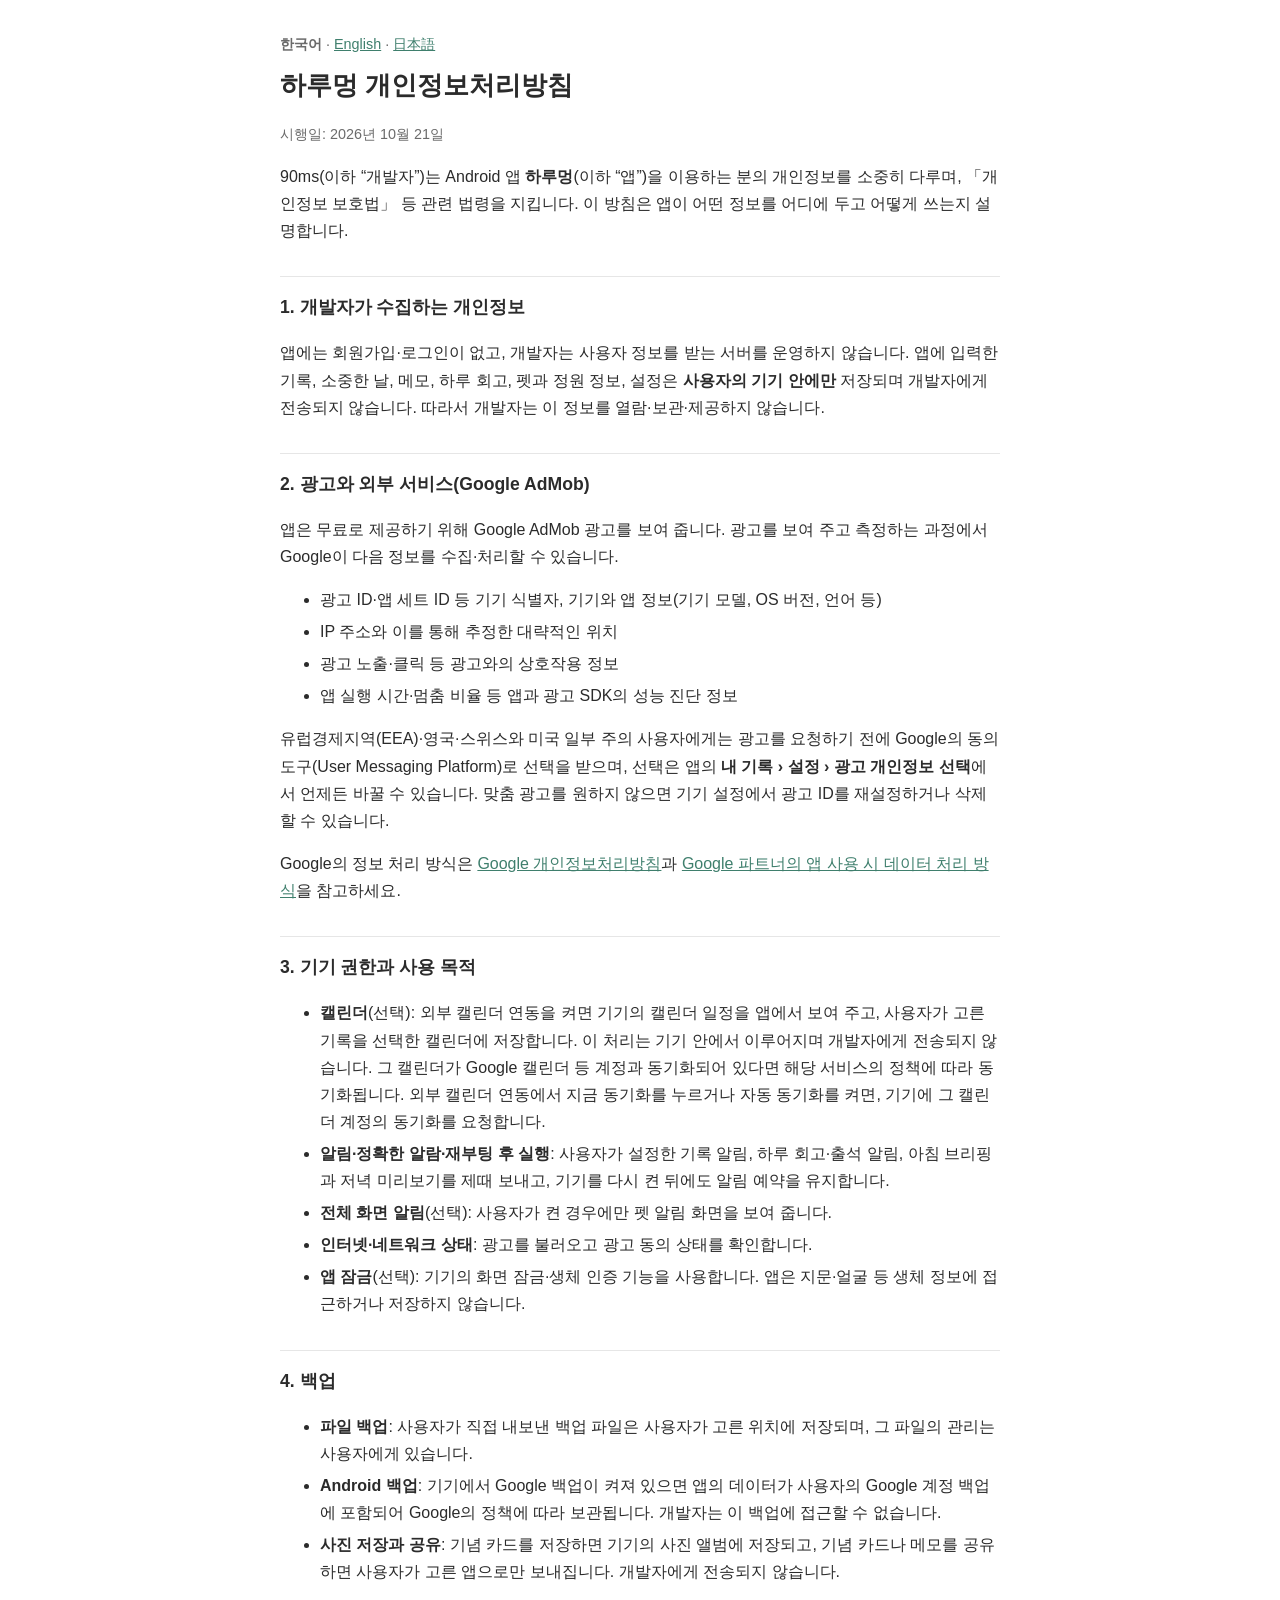
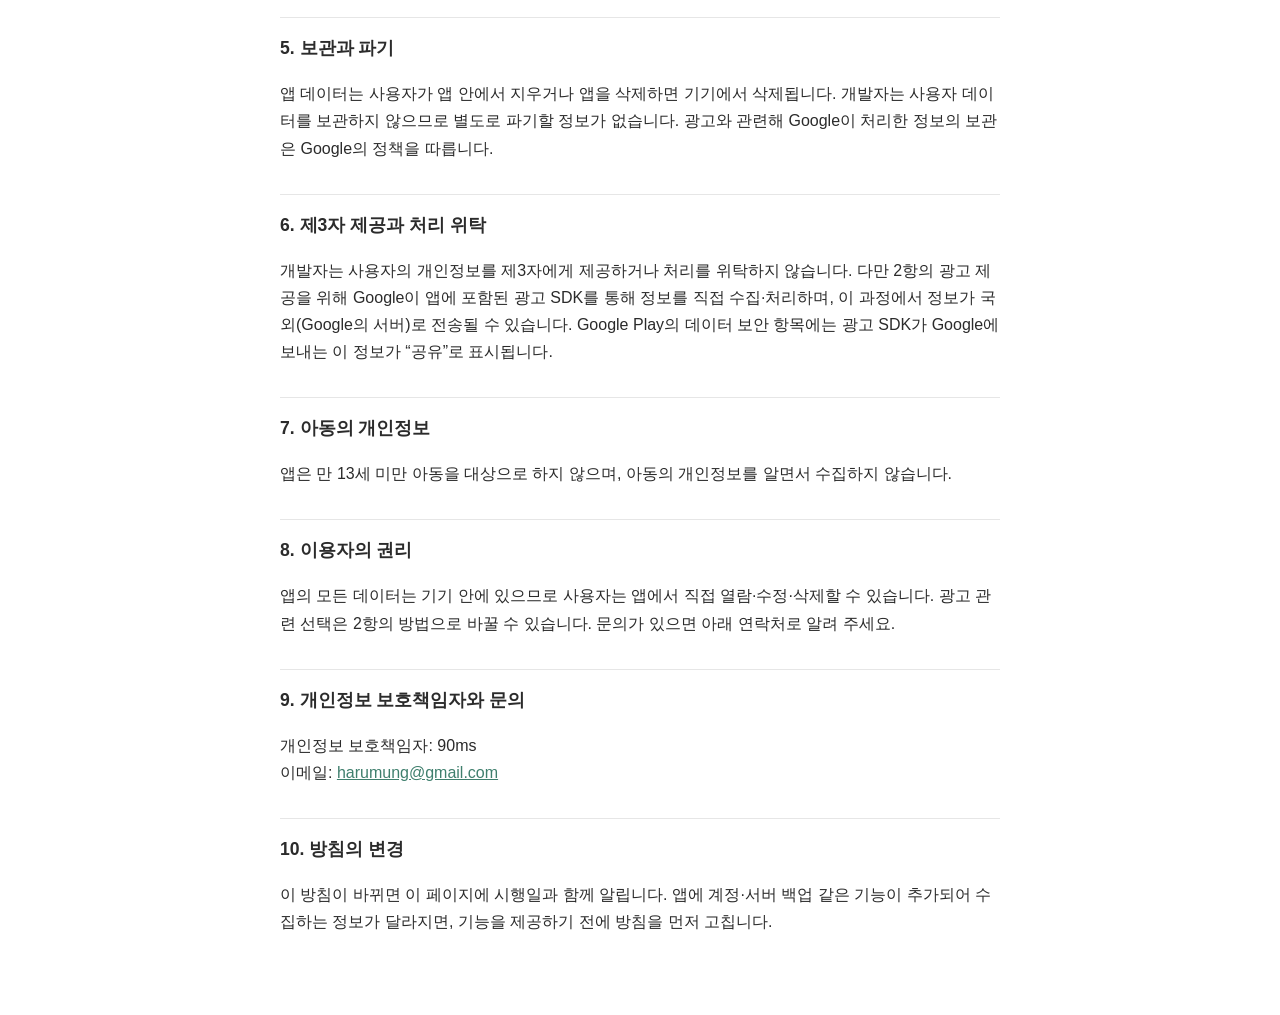
==== index.html @ d169ed98 "docs: 광고 SDK 진단 정보·앱 세트 ID와 캘린더 동기화·알림·사진 공유를 처리방침에 더한다 Play 데이터 보안 답(하루멍 docs/store)과 맞춘다. 세 언어 모두 " ====
<!doctype html>
<html lang="ko">
<head>
<meta charset="utf-8">
<meta name="viewport" content="width=device-width, initial-scale=1">
<title>하루멍 개인정보처리방침</title>
<link rel="stylesheet" href="style.css">
</head>
<body>
<main>
<nav class="lang"><strong>한국어</strong> · <a href="en/">English</a> · <a href="ja/">日本語</a></nav>
<h1>하루멍 개인정보처리방침</h1>
<p class="meta">시행일: 2026년 10월 21일</p>

<p>90ms(이하 “개발자”)는 Android 앱 <strong>하루멍</strong>(이하 “앱”)을 이용하는 분의 개인정보를 소중히 다루며, 「개인정보 보호법」 등 관련 법령을 지킵니다. 이 방침은 앱이 어떤 정보를 어디에 두고 어떻게 쓰는지 설명합니다.</p>

<h2>1. 개발자가 수집하는 개인정보</h2>
<p>앱에는 회원가입·로그인이 없고, 개발자는 사용자 정보를 받는 서버를 운영하지 않습니다. 앱에 입력한 기록, 소중한 날, 메모, 하루 회고, 펫과 정원 정보, 설정은 <strong>사용자의 기기 안에만</strong> 저장되며 개발자에게 전송되지 않습니다. 따라서 개발자는 이 정보를 열람·보관·제공하지 않습니다.</p>

<h2>2. 광고와 외부 서비스(Google AdMob)</h2>
<p>앱은 무료로 제공하기 위해 Google AdMob 광고를 보여 줍니다. 광고를 보여 주고 측정하는 과정에서 Google이 다음 정보를 수집·처리할 수 있습니다.</p>
<ul>
<li>광고 ID·앱 세트 ID 등 기기 식별자, 기기와 앱 정보(기기 모델, OS 버전, 언어 등)</li>
<li>IP 주소와 이를 통해 추정한 대략적인 위치</li>
<li>광고 노출·클릭 등 광고와의 상호작용 정보</li>
<li>앱 실행 시간·멈춤 비율 등 앱과 광고 SDK의 성능 진단 정보</li>
</ul>
<p>유럽경제지역(EEA)·영국·스위스와 미국 일부 주의 사용자에게는 광고를 요청하기 전에 Google의 동의 도구(User Messaging Platform)로 선택을 받으며, 선택은 앱의 <strong>내 기록 › 설정 › 광고 개인정보 선택</strong>에서 언제든 바꿀 수 있습니다. 맞춤 광고를 원하지 않으면 기기 설정에서 광고 ID를 재설정하거나 삭제할 수 있습니다.</p>
<p>Google의 정보 처리 방식은 <a href="https://policies.google.com/privacy">Google 개인정보처리방침</a>과 <a href="https://policies.google.com/technologies/partner-sites">Google 파트너의 앱 사용 시 데이터 처리 방식</a>을 참고하세요.</p>

<h2>3. 기기 권한과 사용 목적</h2>
<ul>
<li><strong>캘린더</strong>(선택): 외부 캘린더 연동을 켜면 기기의 캘린더 일정을 앱에서 보여 주고, 사용자가 고른 기록을 선택한 캘린더에 저장합니다. 이 처리는 기기 안에서 이루어지며 개발자에게 전송되지 않습니다. 그 캘린더가 Google 캘린더 등 계정과 동기화되어 있다면 해당 서비스의 정책에 따라 동기화됩니다. 외부 캘린더 연동에서 지금 동기화를 누르거나 자동 동기화를 켜면, 기기에 그 캘린더 계정의 동기화를 요청합니다.</li>
<li><strong>알림·정확한 알람·재부팅 후 실행</strong>: 사용자가 설정한 기록 알림, 하루 회고·출석 알림, 아침 브리핑과 저녁 미리보기를 제때 보내고, 기기를 다시 켠 뒤에도 알림 예약을 유지합니다.</li>
<li><strong>전체 화면 알림</strong>(선택): 사용자가 켠 경우에만 펫 알림 화면을 보여 줍니다.</li>
<li><strong>인터넷·네트워크 상태</strong>: 광고를 불러오고 광고 동의 상태를 확인합니다.</li>
<li><strong>앱 잠금</strong>(선택): 기기의 화면 잠금·생체 인증 기능을 사용합니다. 앱은 지문·얼굴 등 생체 정보에 접근하거나 저장하지 않습니다.</li>
</ul>

<h2>4. 백업</h2>
<ul>
<li><strong>파일 백업</strong>: 사용자가 직접 내보낸 백업 파일은 사용자가 고른 위치에 저장되며, 그 파일의 관리는 사용자에게 있습니다.</li>
<li><strong>Android 백업</strong>: 기기에서 Google 백업이 켜져 있으면 앱의 데이터가 사용자의 Google 계정 백업에 포함되어 Google의 정책에 따라 보관됩니다. 개발자는 이 백업에 접근할 수 없습니다.</li>
<li><strong>사진 저장과 공유</strong>: 기념 카드를 저장하면 기기의 사진 앨범에 저장되고, 기념 카드나 메모를 공유하면 사용자가 고른 앱으로만 보내집니다. 개발자에게 전송되지 않습니다.</li>
</ul>

<h2>5. 보관과 파기</h2>
<p>앱 데이터는 사용자가 앱 안에서 지우거나 앱을 삭제하면 기기에서 삭제됩니다. 개발자는 사용자 데이터를 보관하지 않으므로 별도로 파기할 정보가 없습니다. 광고와 관련해 Google이 처리한 정보의 보관은 Google의 정책을 따릅니다.</p>

<h2>6. 제3자 제공과 처리 위탁</h2>
<p>개발자는 사용자의 개인정보를 제3자에게 제공하거나 처리를 위탁하지 않습니다. 다만 2항의 광고 제공을 위해 Google이 앱에 포함된 광고 SDK를 통해 정보를 직접 수집·처리하며, 이 과정에서 정보가 국외(Google의 서버)로 전송될 수 있습니다. Google Play의 데이터 보안 항목에는 광고 SDK가 Google에 보내는 이 정보가 “공유”로 표시됩니다.</p>

<h2>7. 아동의 개인정보</h2>
<p>앱은 만 13세 미만 아동을 대상으로 하지 않으며, 아동의 개인정보를 알면서 수집하지 않습니다.</p>

<h2>8. 이용자의 권리</h2>
<p>앱의 모든 데이터는 기기 안에 있으므로 사용자는 앱에서 직접 열람·수정·삭제할 수 있습니다. 광고 관련 선택은 2항의 방법으로 바꿀 수 있습니다. 문의가 있으면 아래 연락처로 알려 주세요.</p>

<h2>9. 개인정보 보호책임자와 문의</h2>
<p>개인정보 보호책임자: 90ms<br>이메일: <a href="mailto:harumung@gmail.com">harumung@gmail.com</a></p>

<h2>10. 방침의 변경</h2>
<p>이 방침이 바뀌면 이 페이지에 시행일과 함께 알립니다. 앱에 계정·서버 백업 같은 기능이 추가되어 수집하는 정보가 달라지면, 기능을 제공하기 전에 방침을 먼저 고칩니다.</p>
</main>
</body>
</html>
---- style.css ----
:root { color-scheme: light dark; --bg: #ffffff; --fg: #2b2b2b; --muted: #6b6b6b; --line: #e6e6e6; --accent: #3f7f6d; }
@media (prefers-color-scheme: dark) { :root { --bg: #1d1d1f; --fg: #ececec; --muted: #a0a0a0; --line: #333336; --accent: #7cc4ad; } }
body { margin: 0; background: var(--bg); color: var(--fg); font: 16px/1.7 -apple-system, "Apple SD Gothic Neo", "Noto Sans KR", "Noto Sans JP", "Segoe UI", sans-serif; }
main { max-width: 720px; margin: 0 auto; padding: 32px 16px 64px; }
h1 { font-size: 1.6rem; margin: 8px 0 4px; }
h2 { font-size: 1.1rem; margin-top: 2rem; padding-top: 1rem; border-top: 1px solid var(--line); }
a { color: var(--accent); }
.meta, .lang { color: var(--muted); font-size: 0.9rem; }
li { margin: 0.3rem 0; }
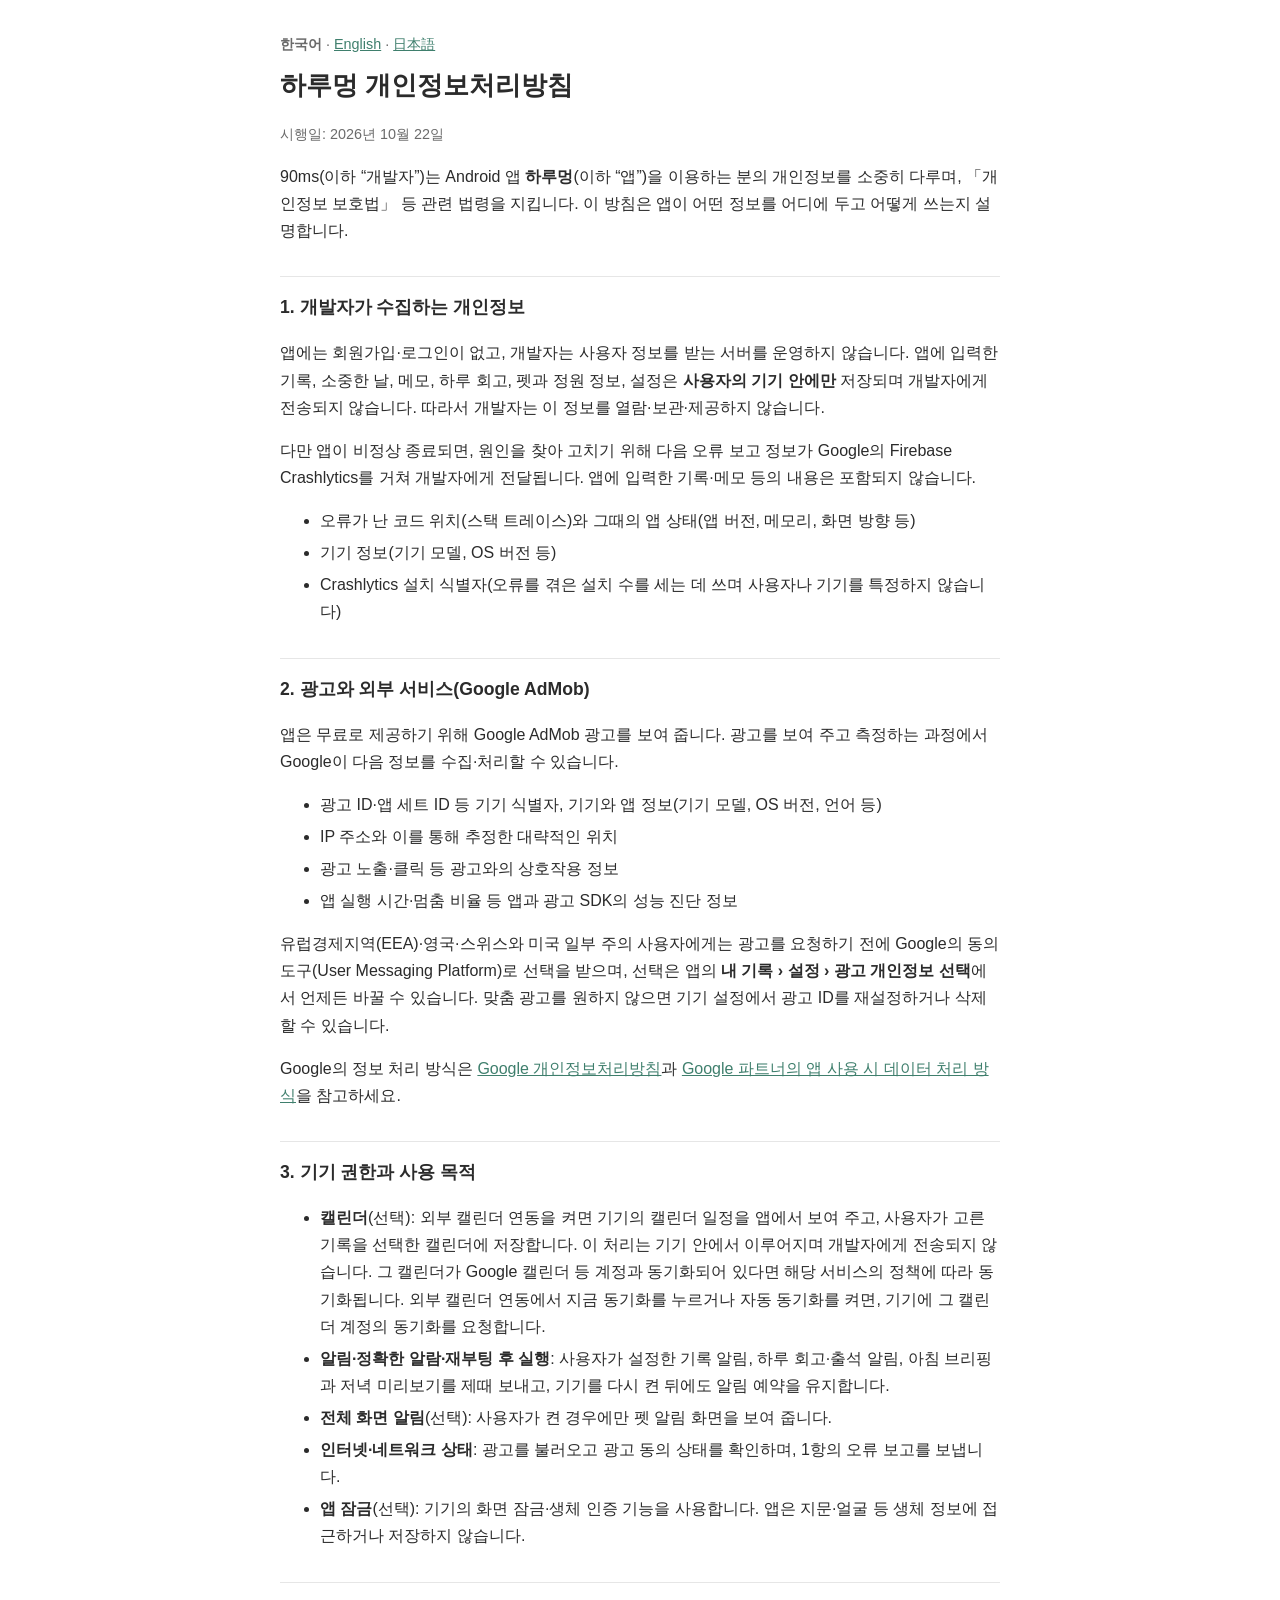
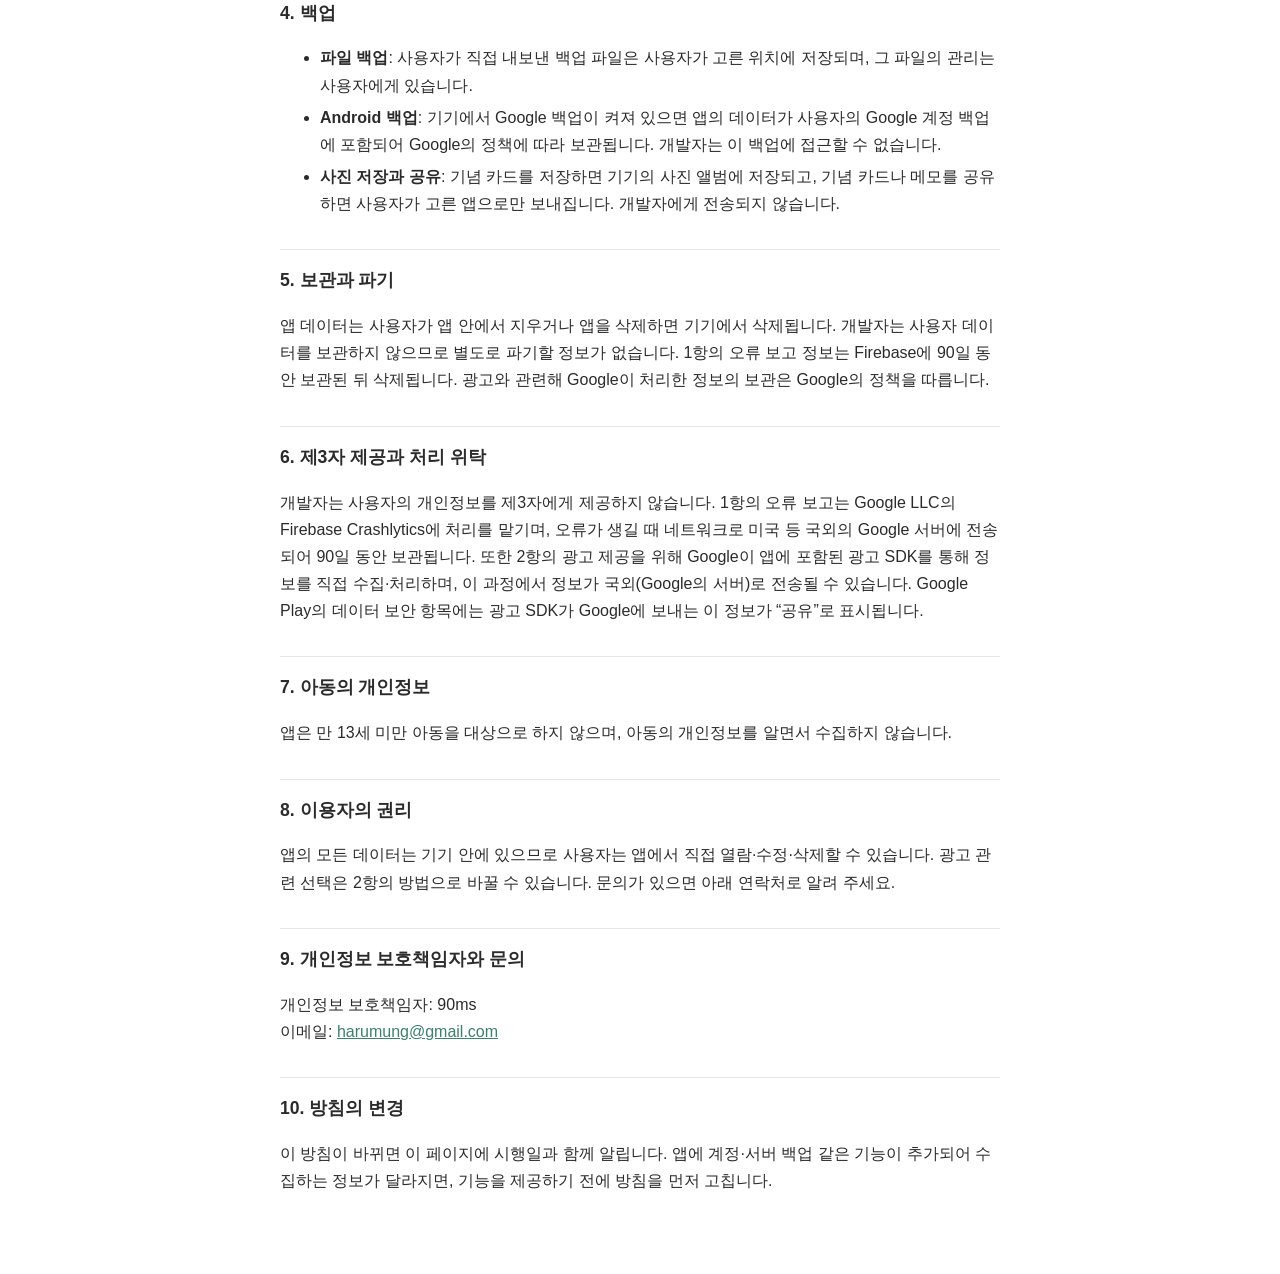
==== commit 0cb47833: "docs: 비정상 종료 보고(Firebase Crashlytics)와 처리 위탁·국외 전송·90일 보관을 처리방침에 더한다 - 시행일 2026-10-22, 세 언어(1·3·5·6항" ====
--- a/index.html
+++ b/index.html
@@ -10,12 +10,18 @@
 <main>
 <nav class="lang"><strong>한국어</strong> · <a href="en/">English</a> · <a href="ja/">日本語</a></nav>
 <h1>하루멍 개인정보처리방침</h1>
-<p class="meta">시행일: 2026년 10월 21일</p>
+<p class="meta">시행일: 2026년 10월 22일</p>
 
 <p>90ms(이하 “개발자”)는 Android 앱 <strong>하루멍</strong>(이하 “앱”)을 이용하는 분의 개인정보를 소중히 다루며, 「개인정보 보호법」 등 관련 법령을 지킵니다. 이 방침은 앱이 어떤 정보를 어디에 두고 어떻게 쓰는지 설명합니다.</p>
 
 <h2>1. 개발자가 수집하는 개인정보</h2>
 <p>앱에는 회원가입·로그인이 없고, 개발자는 사용자 정보를 받는 서버를 운영하지 않습니다. 앱에 입력한 기록, 소중한 날, 메모, 하루 회고, 펫과 정원 정보, 설정은 <strong>사용자의 기기 안에만</strong> 저장되며 개발자에게 전송되지 않습니다. 따라서 개발자는 이 정보를 열람·보관·제공하지 않습니다.</p>
+<p>다만 앱이 비정상 종료되면, 원인을 찾아 고치기 위해 다음 오류 보고 정보가 Google의 Firebase Crashlytics를 거쳐 개발자에게 전달됩니다. 앱에 입력한 기록·메모 등의 내용은 포함되지 않습니다.</p>
+<ul>
+<li>오류가 난 코드 위치(스택 트레이스)와 그때의 앱 상태(앱 버전, 메모리, 화면 방향 등)</li>
+<li>기기 정보(기기 모델, OS 버전 등)</li>
+<li>Crashlytics 설치 식별자(오류를 겪은 설치 수를 세는 데 쓰며 사용자나 기기를 특정하지 않습니다)</li>
+</ul>
 
 <h2>2. 광고와 외부 서비스(Google AdMob)</h2>
 <p>앱은 무료로 제공하기 위해 Google AdMob 광고를 보여 줍니다. 광고를 보여 주고 측정하는 과정에서 Google이 다음 정보를 수집·처리할 수 있습니다.</p>
@@ -33,7 +39,7 @@
 <li><strong>캘린더</strong>(선택): 외부 캘린더 연동을 켜면 기기의 캘린더 일정을 앱에서 보여 주고, 사용자가 고른 기록을 선택한 캘린더에 저장합니다. 이 처리는 기기 안에서 이루어지며 개발자에게 전송되지 않습니다. 그 캘린더가 Google 캘린더 등 계정과 동기화되어 있다면 해당 서비스의 정책에 따라 동기화됩니다. 외부 캘린더 연동에서 지금 동기화를 누르거나 자동 동기화를 켜면, 기기에 그 캘린더 계정의 동기화를 요청합니다.</li>
 <li><strong>알림·정확한 알람·재부팅 후 실행</strong>: 사용자가 설정한 기록 알림, 하루 회고·출석 알림, 아침 브리핑과 저녁 미리보기를 제때 보내고, 기기를 다시 켠 뒤에도 알림 예약을 유지합니다.</li>
 <li><strong>전체 화면 알림</strong>(선택): 사용자가 켠 경우에만 펫 알림 화면을 보여 줍니다.</li>
-<li><strong>인터넷·네트워크 상태</strong>: 광고를 불러오고 광고 동의 상태를 확인합니다.</li>
+<li><strong>인터넷·네트워크 상태</strong>: 광고를 불러오고 광고 동의 상태를 확인하며, 1항의 오류 보고를 보냅니다.</li>
 <li><strong>앱 잠금</strong>(선택): 기기의 화면 잠금·생체 인증 기능을 사용합니다. 앱은 지문·얼굴 등 생체 정보에 접근하거나 저장하지 않습니다.</li>
 </ul>
 
@@ -45,10 +51,10 @@
 </ul>
 
 <h2>5. 보관과 파기</h2>
-<p>앱 데이터는 사용자가 앱 안에서 지우거나 앱을 삭제하면 기기에서 삭제됩니다. 개발자는 사용자 데이터를 보관하지 않으므로 별도로 파기할 정보가 없습니다. 광고와 관련해 Google이 처리한 정보의 보관은 Google의 정책을 따릅니다.</p>
+<p>앱 데이터는 사용자가 앱 안에서 지우거나 앱을 삭제하면 기기에서 삭제됩니다. 개발자는 사용자 데이터를 보관하지 않으므로 별도로 파기할 정보가 없습니다. 1항의 오류 보고 정보는 Firebase에 90일 동안 보관된 뒤 삭제됩니다. 광고와 관련해 Google이 처리한 정보의 보관은 Google의 정책을 따릅니다.</p>
 
 <h2>6. 제3자 제공과 처리 위탁</h2>
-<p>개발자는 사용자의 개인정보를 제3자에게 제공하거나 처리를 위탁하지 않습니다. 다만 2항의 광고 제공을 위해 Google이 앱에 포함된 광고 SDK를 통해 정보를 직접 수집·처리하며, 이 과정에서 정보가 국외(Google의 서버)로 전송될 수 있습니다. Google Play의 데이터 보안 항목에는 광고 SDK가 Google에 보내는 이 정보가 “공유”로 표시됩니다.</p>
+<p>개발자는 사용자의 개인정보를 제3자에게 제공하지 않습니다. 1항의 오류 보고는 Google LLC의 Firebase Crashlytics에 처리를 맡기며, 오류가 생길 때 네트워크로 미국 등 국외의 Google 서버에 전송되어 90일 동안 보관됩니다. 또한 2항의 광고 제공을 위해 Google이 앱에 포함된 광고 SDK를 통해 정보를 직접 수집·처리하며, 이 과정에서 정보가 국외(Google의 서버)로 전송될 수 있습니다. Google Play의 데이터 보안 항목에는 광고 SDK가 Google에 보내는 이 정보가 “공유”로 표시됩니다.</p>
 
 <h2>7. 아동의 개인정보</h2>
 <p>앱은 만 13세 미만 아동을 대상으로 하지 않으며, 아동의 개인정보를 알면서 수집하지 않습니다.</p>
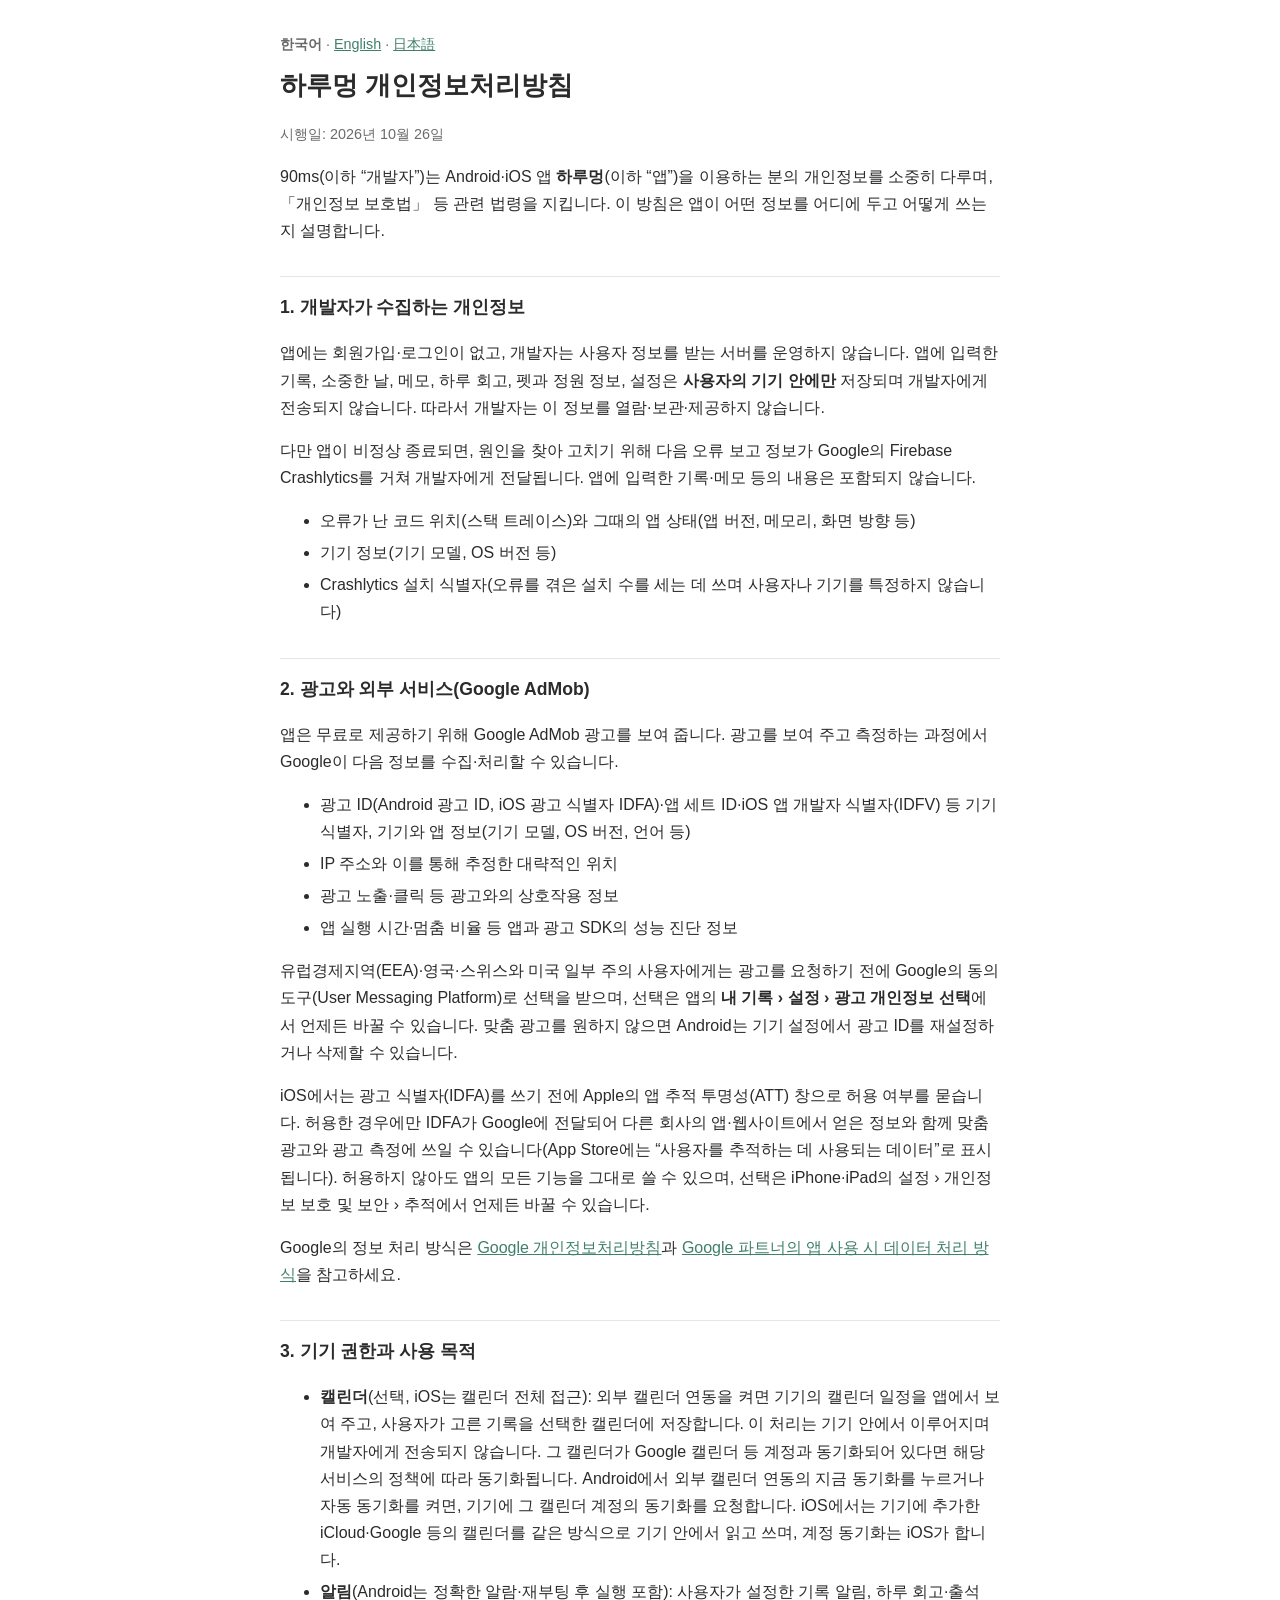
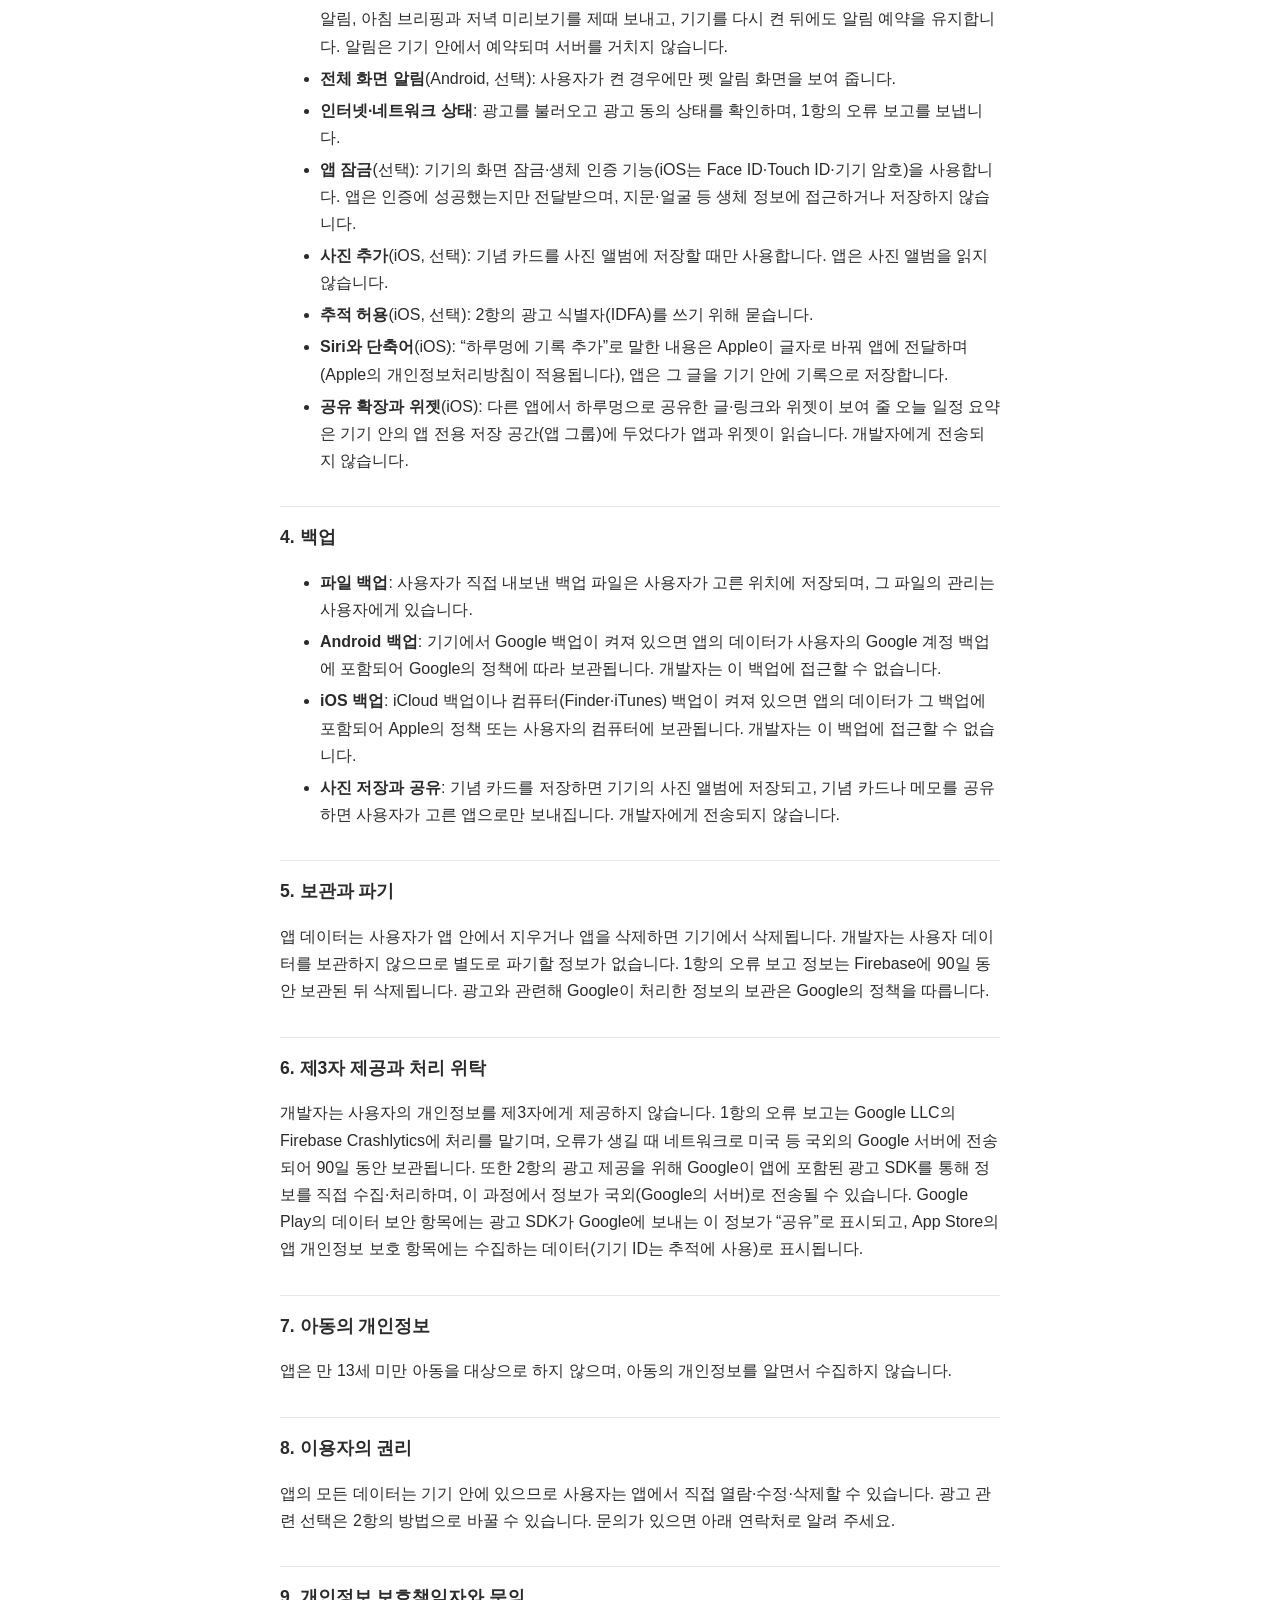
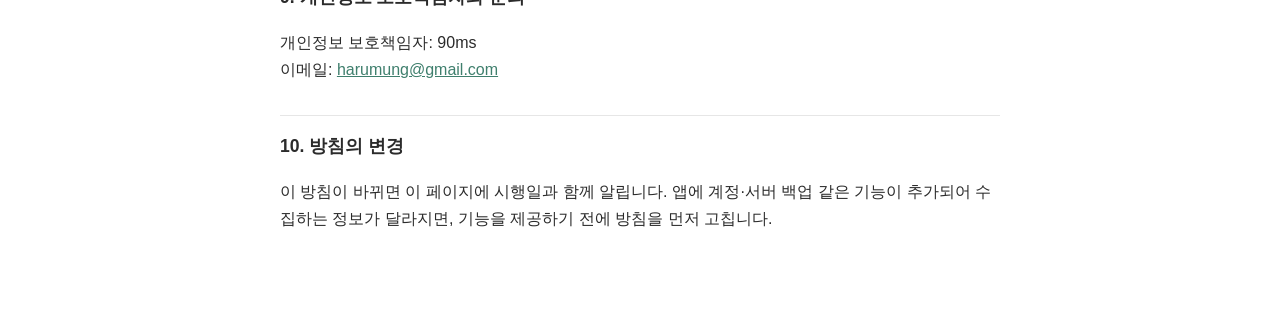
==== commit e6f591d9: "docs: iOS(ATT·EventKit·Face ID·알림·iOS 백업·Siri·공유 확장)와 지원 페이지를 더한다 Co-Authored-By: Claude Opus 5.5 <n" ====
--- a/index.html
+++ b/index.html
@@ -10,9 +10,9 @@
 <main>
 <nav class="lang"><strong>한국어</strong> · <a href="en/">English</a> · <a href="ja/">日本語</a></nav>
 <h1>하루멍 개인정보처리방침</h1>
-<p class="meta">시행일: 2026년 10월 22일</p>
+<p class="meta">시행일: 2026년 10월 26일</p>
 
-<p>90ms(이하 “개발자”)는 Android 앱 <strong>하루멍</strong>(이하 “앱”)을 이용하는 분의 개인정보를 소중히 다루며, 「개인정보 보호법」 등 관련 법령을 지킵니다. 이 방침은 앱이 어떤 정보를 어디에 두고 어떻게 쓰는지 설명합니다.</p>
+<p>90ms(이하 “개발자”)는 Android·iOS 앱 <strong>하루멍</strong>(이하 “앱”)을 이용하는 분의 개인정보를 소중히 다루며, 「개인정보 보호법」 등 관련 법령을 지킵니다. 이 방침은 앱이 어떤 정보를 어디에 두고 어떻게 쓰는지 설명합니다.</p>
 
 <h2>1. 개발자가 수집하는 개인정보</h2>
 <p>앱에는 회원가입·로그인이 없고, 개발자는 사용자 정보를 받는 서버를 운영하지 않습니다. 앱에 입력한 기록, 소중한 날, 메모, 하루 회고, 펫과 정원 정보, 설정은 <strong>사용자의 기기 안에만</strong> 저장되며 개발자에게 전송되지 않습니다. 따라서 개발자는 이 정보를 열람·보관·제공하지 않습니다.</p>
@@ -26,27 +26,33 @@
 <h2>2. 광고와 외부 서비스(Google AdMob)</h2>
 <p>앱은 무료로 제공하기 위해 Google AdMob 광고를 보여 줍니다. 광고를 보여 주고 측정하는 과정에서 Google이 다음 정보를 수집·처리할 수 있습니다.</p>
 <ul>
-<li>광고 ID·앱 세트 ID 등 기기 식별자, 기기와 앱 정보(기기 모델, OS 버전, 언어 등)</li>
+<li>광고 ID(Android 광고 ID, iOS 광고 식별자 IDFA)·앱 세트 ID·iOS 앱 개발자 식별자(IDFV) 등 기기 식별자, 기기와 앱 정보(기기 모델, OS 버전, 언어 등)</li>
 <li>IP 주소와 이를 통해 추정한 대략적인 위치</li>
 <li>광고 노출·클릭 등 광고와의 상호작용 정보</li>
 <li>앱 실행 시간·멈춤 비율 등 앱과 광고 SDK의 성능 진단 정보</li>
 </ul>
-<p>유럽경제지역(EEA)·영국·스위스와 미국 일부 주의 사용자에게는 광고를 요청하기 전에 Google의 동의 도구(User Messaging Platform)로 선택을 받으며, 선택은 앱의 <strong>내 기록 › 설정 › 광고 개인정보 선택</strong>에서 언제든 바꿀 수 있습니다. 맞춤 광고를 원하지 않으면 기기 설정에서 광고 ID를 재설정하거나 삭제할 수 있습니다.</p>
+<p>유럽경제지역(EEA)·영국·스위스와 미국 일부 주의 사용자에게는 광고를 요청하기 전에 Google의 동의 도구(User Messaging Platform)로 선택을 받으며, 선택은 앱의 <strong>내 기록 › 설정 › 광고 개인정보 선택</strong>에서 언제든 바꿀 수 있습니다. 맞춤 광고를 원하지 않으면 Android는 기기 설정에서 광고 ID를 재설정하거나 삭제할 수 있습니다.</p>
+<p>iOS에서는 광고 식별자(IDFA)를 쓰기 전에 Apple의 앱 추적 투명성(ATT) 창으로 허용 여부를 묻습니다. 허용한 경우에만 IDFA가 Google에 전달되어 다른 회사의 앱·웹사이트에서 얻은 정보와 함께 맞춤 광고와 광고 측정에 쓰일 수 있습니다(App Store에는 “사용자를 추적하는 데 사용되는 데이터”로 표시됩니다). 허용하지 않아도 앱의 모든 기능을 그대로 쓸 수 있으며, 선택은 iPhone·iPad의 설정 › 개인정보 보호 및 보안 › 추적에서 언제든 바꿀 수 있습니다.</p>
 <p>Google의 정보 처리 방식은 <a href="https://policies.google.com/privacy">Google 개인정보처리방침</a>과 <a href="https://policies.google.com/technologies/partner-sites">Google 파트너의 앱 사용 시 데이터 처리 방식</a>을 참고하세요.</p>
 
 <h2>3. 기기 권한과 사용 목적</h2>
 <ul>
-<li><strong>캘린더</strong>(선택): 외부 캘린더 연동을 켜면 기기의 캘린더 일정을 앱에서 보여 주고, 사용자가 고른 기록을 선택한 캘린더에 저장합니다. 이 처리는 기기 안에서 이루어지며 개발자에게 전송되지 않습니다. 그 캘린더가 Google 캘린더 등 계정과 동기화되어 있다면 해당 서비스의 정책에 따라 동기화됩니다. 외부 캘린더 연동에서 지금 동기화를 누르거나 자동 동기화를 켜면, 기기에 그 캘린더 계정의 동기화를 요청합니다.</li>
-<li><strong>알림·정확한 알람·재부팅 후 실행</strong>: 사용자가 설정한 기록 알림, 하루 회고·출석 알림, 아침 브리핑과 저녁 미리보기를 제때 보내고, 기기를 다시 켠 뒤에도 알림 예약을 유지합니다.</li>
-<li><strong>전체 화면 알림</strong>(선택): 사용자가 켠 경우에만 펫 알림 화면을 보여 줍니다.</li>
+<li><strong>캘린더</strong>(선택, iOS는 캘린더 전체 접근): 외부 캘린더 연동을 켜면 기기의 캘린더 일정을 앱에서 보여 주고, 사용자가 고른 기록을 선택한 캘린더에 저장합니다. 이 처리는 기기 안에서 이루어지며 개발자에게 전송되지 않습니다. 그 캘린더가 Google 캘린더 등 계정과 동기화되어 있다면 해당 서비스의 정책에 따라 동기화됩니다. Android에서 외부 캘린더 연동의 지금 동기화를 누르거나 자동 동기화를 켜면, 기기에 그 캘린더 계정의 동기화를 요청합니다. iOS에서는 기기에 추가한 iCloud·Google 등의 캘린더를 같은 방식으로 기기 안에서 읽고 쓰며, 계정 동기화는 iOS가 합니다.</li>
+<li><strong>알림</strong>(Android는 정확한 알람·재부팅 후 실행 포함): 사용자가 설정한 기록 알림, 하루 회고·출석 알림, 아침 브리핑과 저녁 미리보기를 제때 보내고, 기기를 다시 켠 뒤에도 알림 예약을 유지합니다. 알림은 기기 안에서 예약되며 서버를 거치지 않습니다.</li>
+<li><strong>전체 화면 알림</strong>(Android, 선택): 사용자가 켠 경우에만 펫 알림 화면을 보여 줍니다.</li>
 <li><strong>인터넷·네트워크 상태</strong>: 광고를 불러오고 광고 동의 상태를 확인하며, 1항의 오류 보고를 보냅니다.</li>
-<li><strong>앱 잠금</strong>(선택): 기기의 화면 잠금·생체 인증 기능을 사용합니다. 앱은 지문·얼굴 등 생체 정보에 접근하거나 저장하지 않습니다.</li>
+<li><strong>앱 잠금</strong>(선택): 기기의 화면 잠금·생체 인증 기능(iOS는 Face ID·Touch ID·기기 암호)을 사용합니다. 앱은 인증에 성공했는지만 전달받으며, 지문·얼굴 등 생체 정보에 접근하거나 저장하지 않습니다.</li>
+<li><strong>사진 추가</strong>(iOS, 선택): 기념 카드를 사진 앨범에 저장할 때만 사용합니다. 앱은 사진 앨범을 읽지 않습니다.</li>
+<li><strong>추적 허용</strong>(iOS, 선택): 2항의 광고 식별자(IDFA)를 쓰기 위해 묻습니다.</li>
+<li><strong>Siri와 단축어</strong>(iOS): “하루멍에 기록 추가”로 말한 내용은 Apple이 글자로 바꿔 앱에 전달하며(Apple의 개인정보처리방침이 적용됩니다), 앱은 그 글을 기기 안에 기록으로 저장합니다.</li>
+<li><strong>공유 확장과 위젯</strong>(iOS): 다른 앱에서 하루멍으로 공유한 글·링크와 위젯이 보여 줄 오늘 일정 요약은 기기 안의 앱 전용 저장 공간(앱 그룹)에 두었다가 앱과 위젯이 읽습니다. 개발자에게 전송되지 않습니다.</li>
 </ul>
 
 <h2>4. 백업</h2>
 <ul>
 <li><strong>파일 백업</strong>: 사용자가 직접 내보낸 백업 파일은 사용자가 고른 위치에 저장되며, 그 파일의 관리는 사용자에게 있습니다.</li>
 <li><strong>Android 백업</strong>: 기기에서 Google 백업이 켜져 있으면 앱의 데이터가 사용자의 Google 계정 백업에 포함되어 Google의 정책에 따라 보관됩니다. 개발자는 이 백업에 접근할 수 없습니다.</li>
+<li><strong>iOS 백업</strong>: iCloud 백업이나 컴퓨터(Finder·iTunes) 백업이 켜져 있으면 앱의 데이터가 그 백업에 포함되어 Apple의 정책 또는 사용자의 컴퓨터에 보관됩니다. 개발자는 이 백업에 접근할 수 없습니다.</li>
 <li><strong>사진 저장과 공유</strong>: 기념 카드를 저장하면 기기의 사진 앨범에 저장되고, 기념 카드나 메모를 공유하면 사용자가 고른 앱으로만 보내집니다. 개발자에게 전송되지 않습니다.</li>
 </ul>
 
@@ -54,7 +60,7 @@
 <p>앱 데이터는 사용자가 앱 안에서 지우거나 앱을 삭제하면 기기에서 삭제됩니다. 개발자는 사용자 데이터를 보관하지 않으므로 별도로 파기할 정보가 없습니다. 1항의 오류 보고 정보는 Firebase에 90일 동안 보관된 뒤 삭제됩니다. 광고와 관련해 Google이 처리한 정보의 보관은 Google의 정책을 따릅니다.</p>
 
 <h2>6. 제3자 제공과 처리 위탁</h2>
-<p>개발자는 사용자의 개인정보를 제3자에게 제공하지 않습니다. 1항의 오류 보고는 Google LLC의 Firebase Crashlytics에 처리를 맡기며, 오류가 생길 때 네트워크로 미국 등 국외의 Google 서버에 전송되어 90일 동안 보관됩니다. 또한 2항의 광고 제공을 위해 Google이 앱에 포함된 광고 SDK를 통해 정보를 직접 수집·처리하며, 이 과정에서 정보가 국외(Google의 서버)로 전송될 수 있습니다. Google Play의 데이터 보안 항목에는 광고 SDK가 Google에 보내는 이 정보가 “공유”로 표시됩니다.</p>
+<p>개발자는 사용자의 개인정보를 제3자에게 제공하지 않습니다. 1항의 오류 보고는 Google LLC의 Firebase Crashlytics에 처리를 맡기며, 오류가 생길 때 네트워크로 미국 등 국외의 Google 서버에 전송되어 90일 동안 보관됩니다. 또한 2항의 광고 제공을 위해 Google이 앱에 포함된 광고 SDK를 통해 정보를 직접 수집·처리하며, 이 과정에서 정보가 국외(Google의 서버)로 전송될 수 있습니다. Google Play의 데이터 보안 항목에는 광고 SDK가 Google에 보내는 이 정보가 “공유”로 표시되고, App Store의 앱 개인정보 보호 항목에는 수집하는 데이터(기기 ID는 추적에 사용)로 표시됩니다.</p>
 
 <h2>7. 아동의 개인정보</h2>
 <p>앱은 만 13세 미만 아동을 대상으로 하지 않으며, 아동의 개인정보를 알면서 수집하지 않습니다.</p>
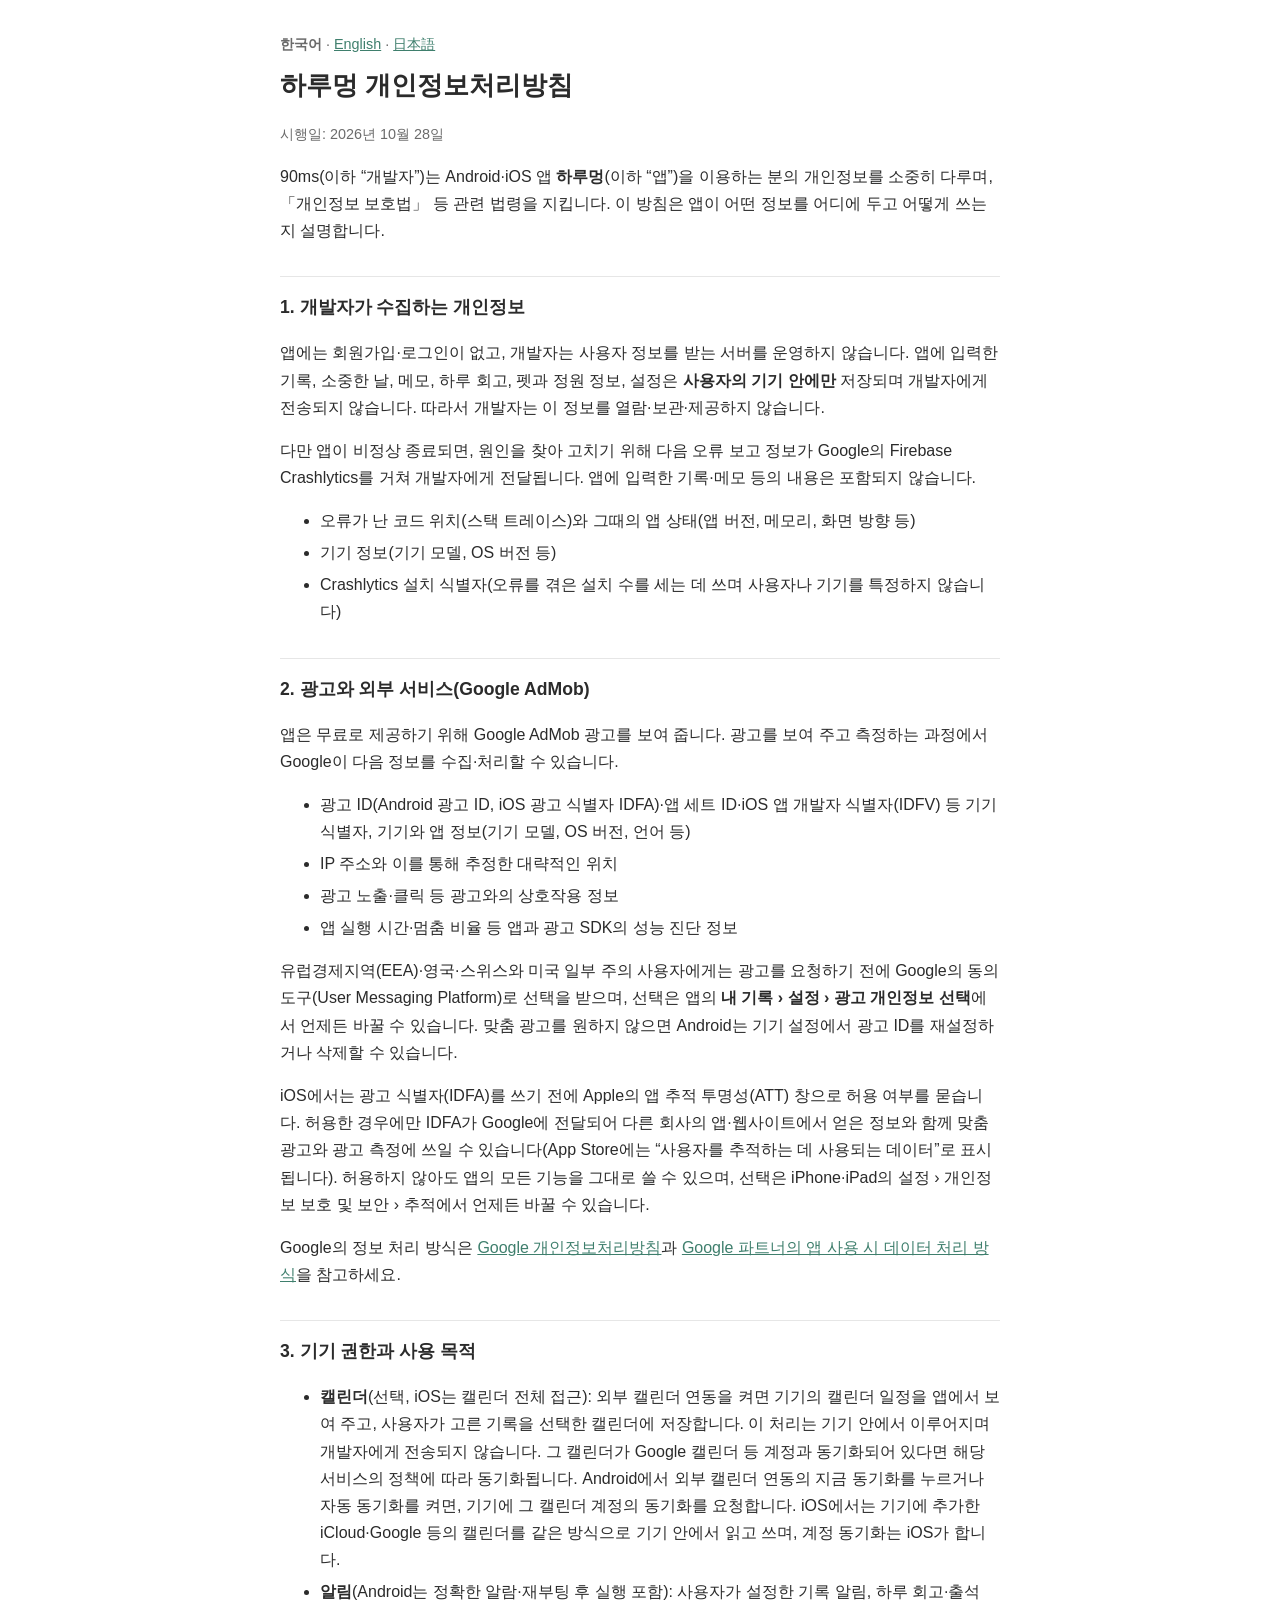
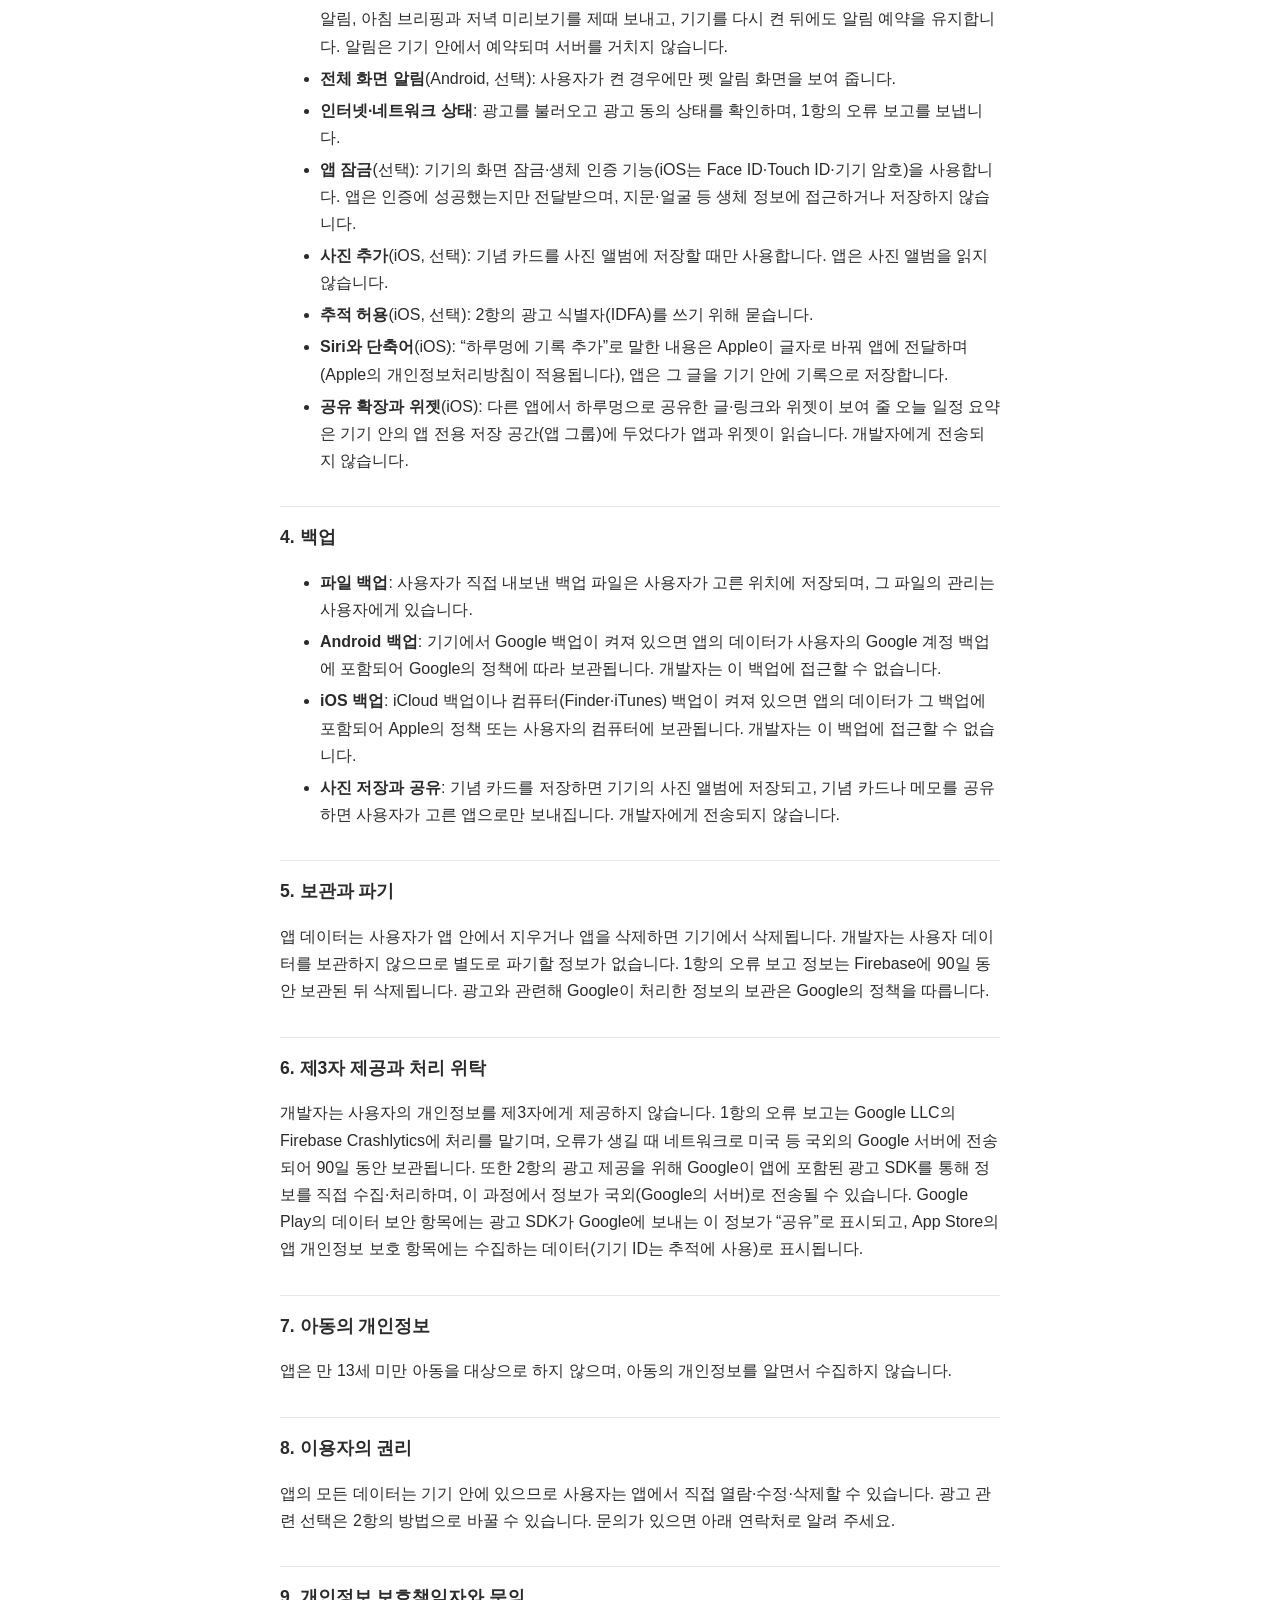
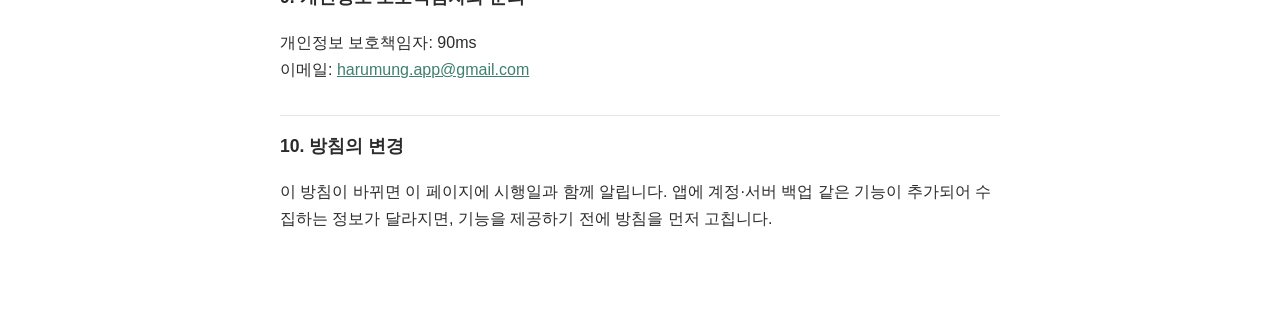
==== commit 662a634f: "docs: 문의 이메일을 harumung.app@gmail.com으로 바꾼다 이전 주소 harumung@gmail.com은 하루멍이 쓰는 계정이 아니다. 처리방침 세 언어와 지원 " ====
--- a/index.html
+++ b/index.html
@@ -10,7 +10,7 @@
 <main>
 <nav class="lang"><strong>한국어</strong> · <a href="en/">English</a> · <a href="ja/">日本語</a></nav>
 <h1>하루멍 개인정보처리방침</h1>
-<p class="meta">시행일: 2026년 10월 26일</p>
+<p class="meta">시행일: 2026년 10월 28일</p>
 
 <p>90ms(이하 “개발자”)는 Android·iOS 앱 <strong>하루멍</strong>(이하 “앱”)을 이용하는 분의 개인정보를 소중히 다루며, 「개인정보 보호법」 등 관련 법령을 지킵니다. 이 방침은 앱이 어떤 정보를 어디에 두고 어떻게 쓰는지 설명합니다.</p>
 
@@ -69,7 +69,7 @@
 <p>앱의 모든 데이터는 기기 안에 있으므로 사용자는 앱에서 직접 열람·수정·삭제할 수 있습니다. 광고 관련 선택은 2항의 방법으로 바꿀 수 있습니다. 문의가 있으면 아래 연락처로 알려 주세요.</p>
 
 <h2>9. 개인정보 보호책임자와 문의</h2>
-<p>개인정보 보호책임자: 90ms<br>이메일: <a href="mailto:harumung@gmail.com">harumung@gmail.com</a></p>
+<p>개인정보 보호책임자: 90ms<br>이메일: <a href="mailto:harumung.app@gmail.com">harumung.app@gmail.com</a></p>
 
 <h2>10. 방침의 변경</h2>
 <p>이 방침이 바뀌면 이 페이지에 시행일과 함께 알립니다. 앱에 계정·서버 백업 같은 기능이 추가되어 수집하는 정보가 달라지면, 기능을 제공하기 전에 방침을 먼저 고칩니다.</p>
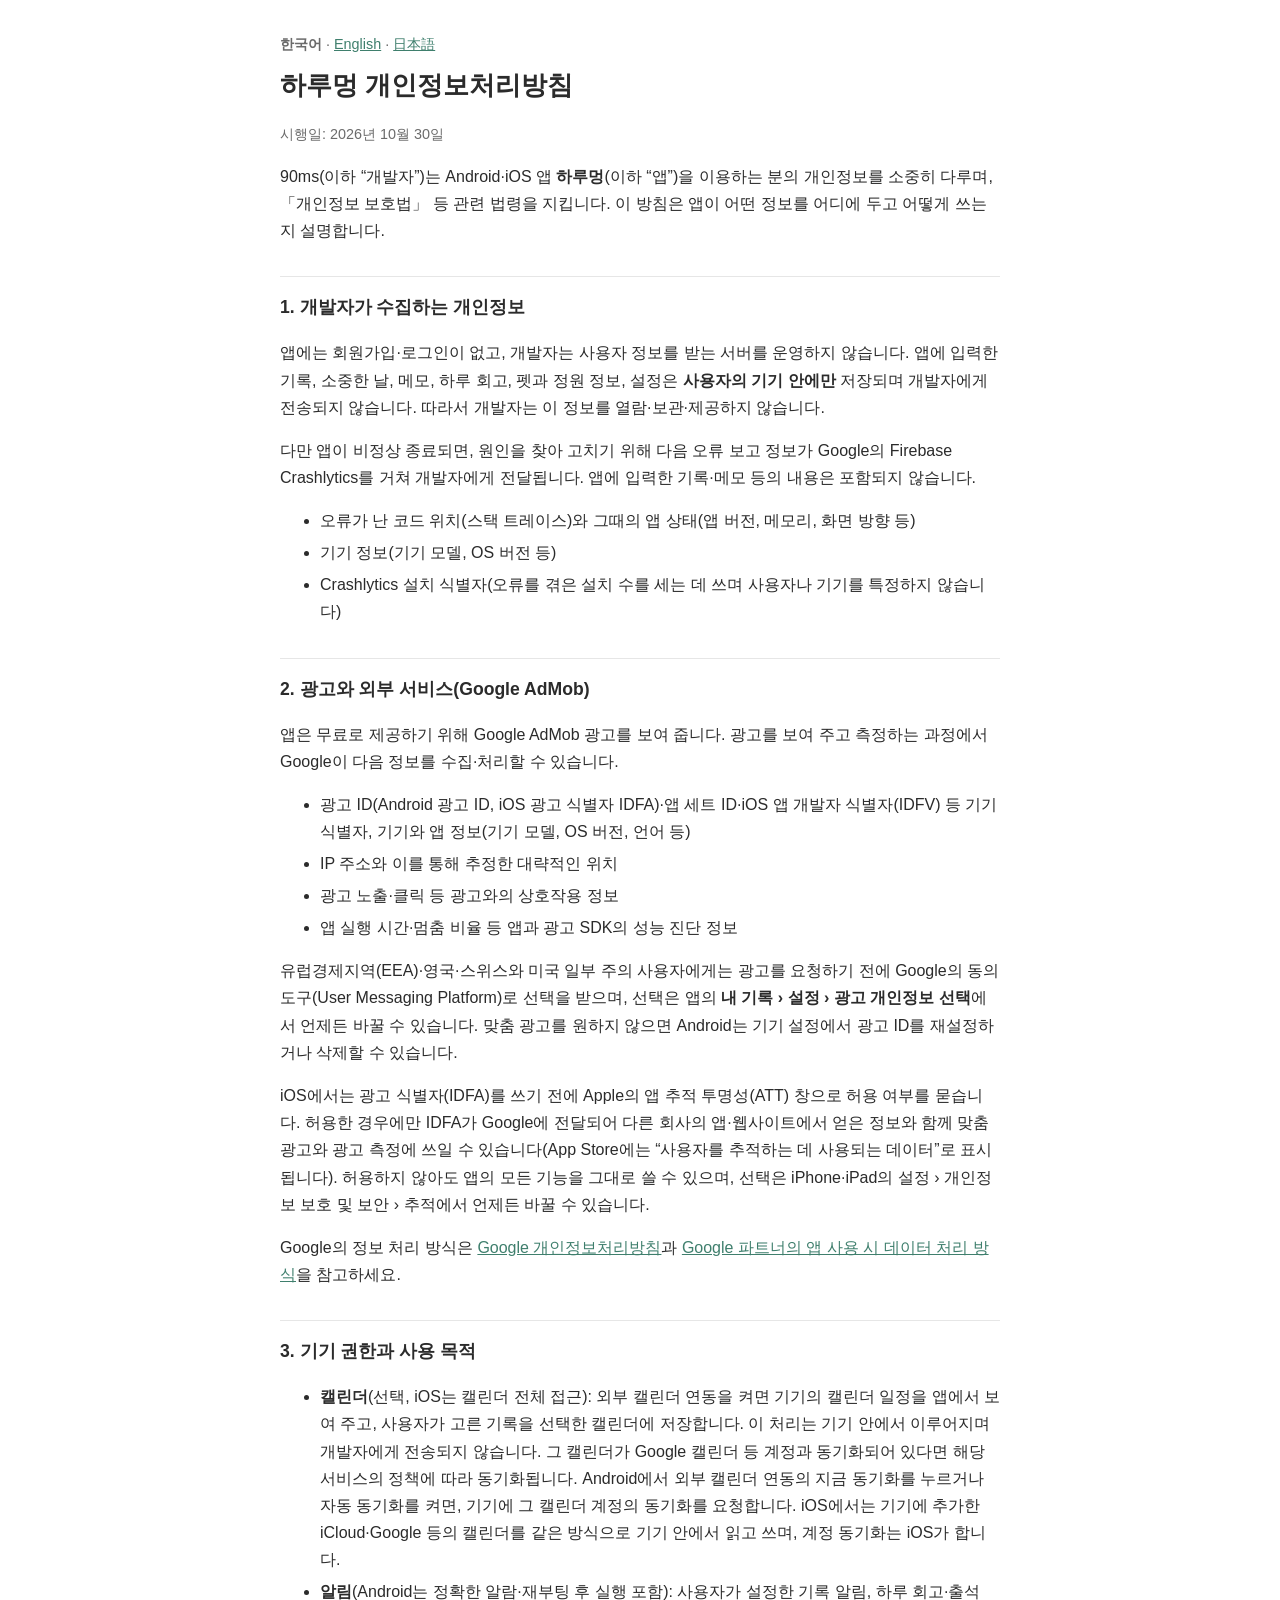
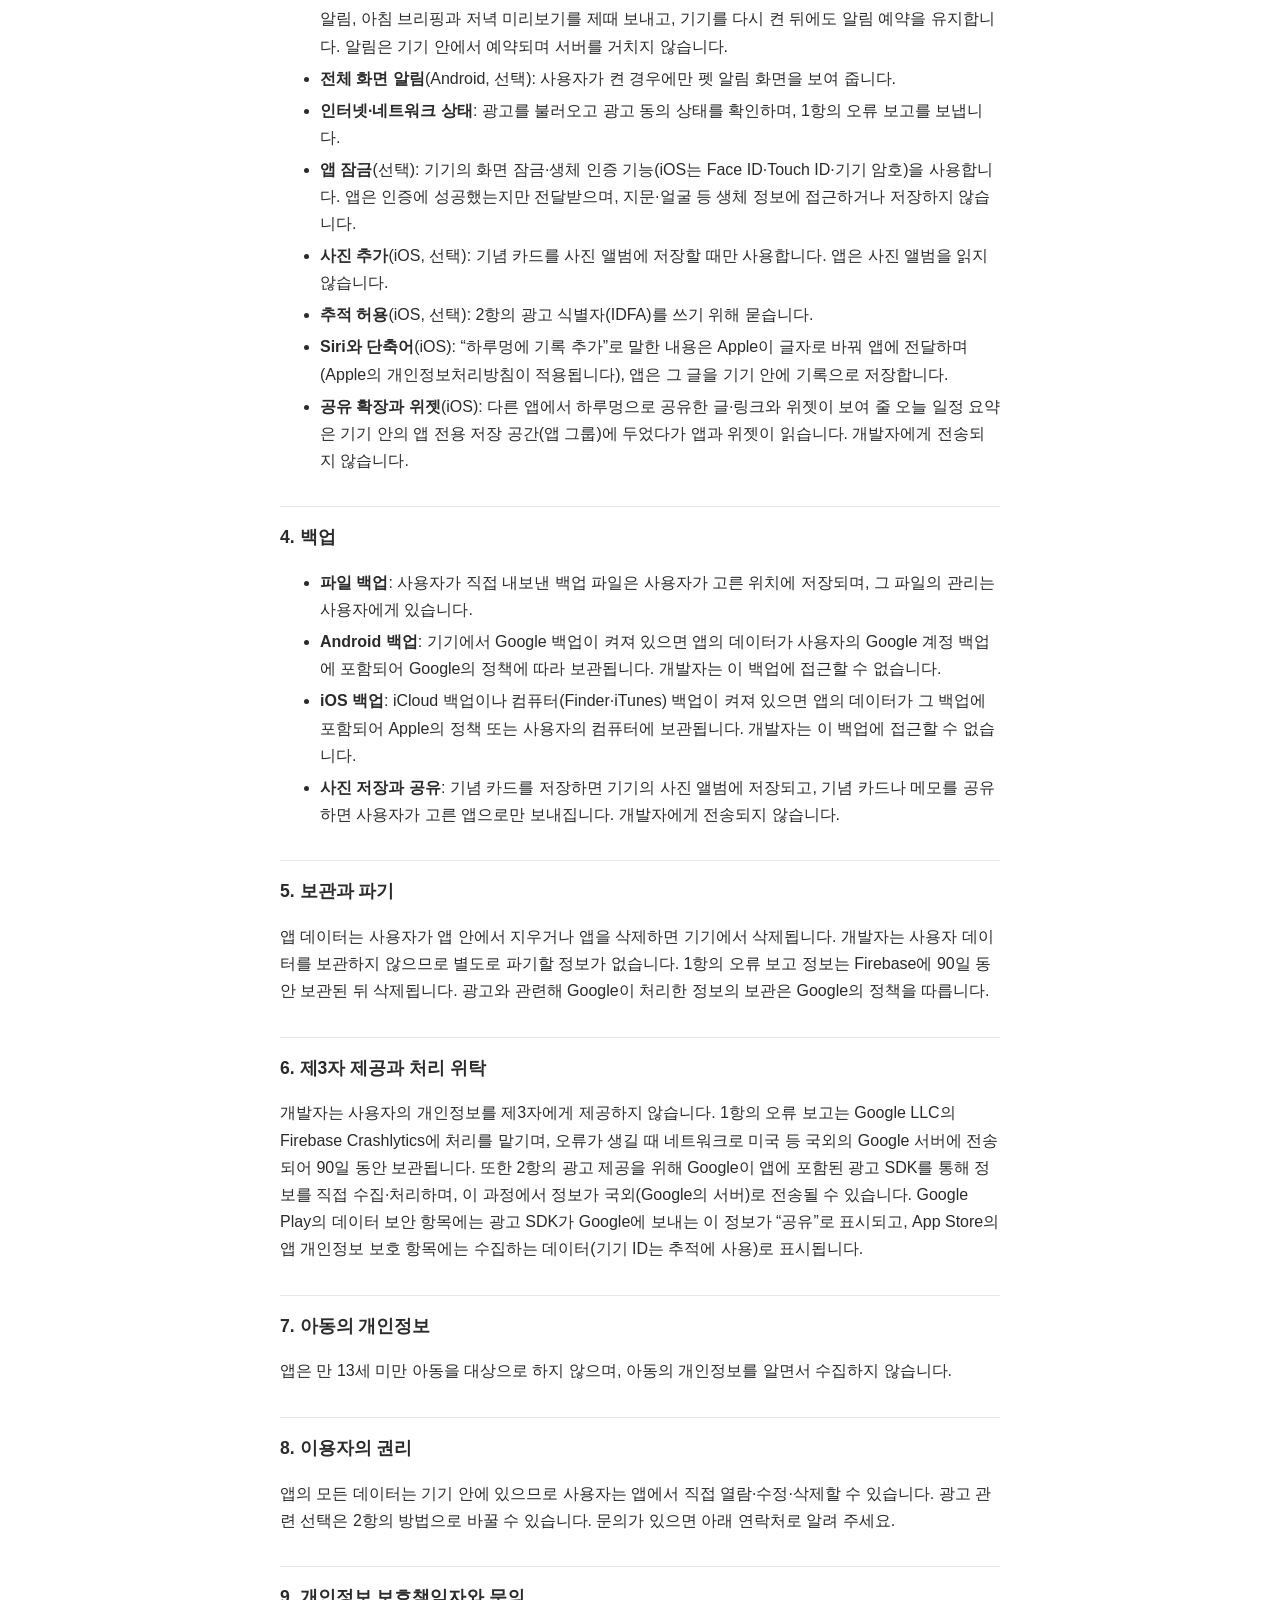
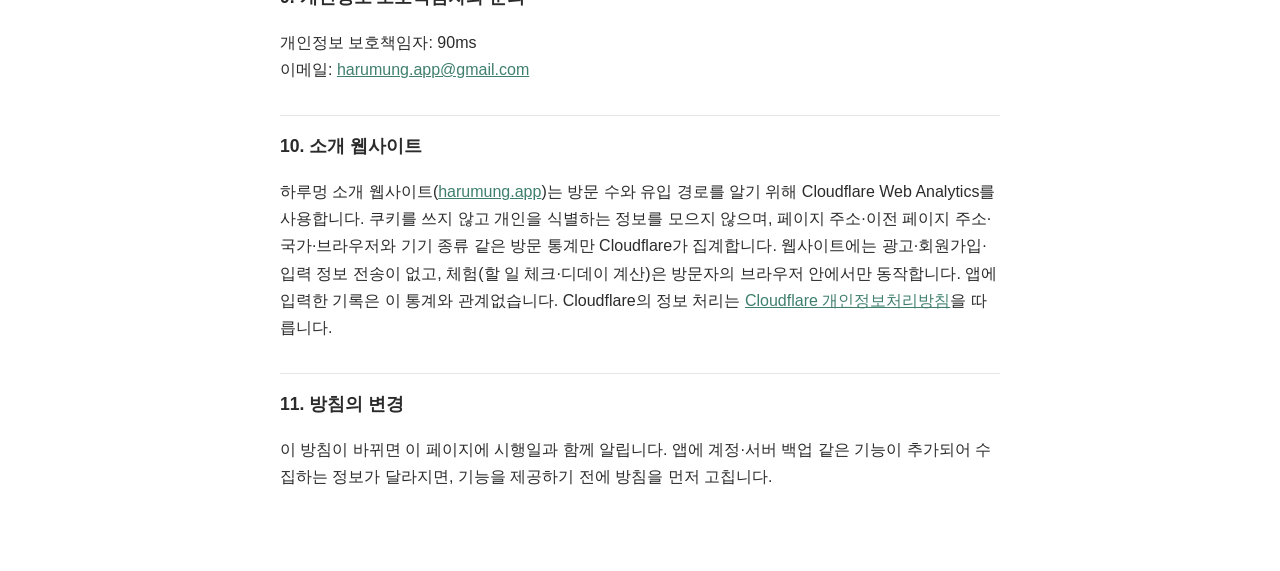
==== commit 7163aa8e: "docs: 소개 웹사이트(harumung.app)의 쿠키 없는 방문 통계(Cloudflare Web Analytics)를 더한다 Co-Authored-By: Claude Opus " ====
--- a/index.html
+++ b/index.html
@@ -10,7 +10,7 @@
 <main>
 <nav class="lang"><strong>한국어</strong> · <a href="en/">English</a> · <a href="ja/">日本語</a></nav>
 <h1>하루멍 개인정보처리방침</h1>
-<p class="meta">시행일: 2026년 10월 28일</p>
+<p class="meta">시행일: 2026년 10월 30일</p>
 
 <p>90ms(이하 “개발자”)는 Android·iOS 앱 <strong>하루멍</strong>(이하 “앱”)을 이용하는 분의 개인정보를 소중히 다루며, 「개인정보 보호법」 등 관련 법령을 지킵니다. 이 방침은 앱이 어떤 정보를 어디에 두고 어떻게 쓰는지 설명합니다.</p>
 
@@ -71,7 +71,10 @@
 <h2>9. 개인정보 보호책임자와 문의</h2>
 <p>개인정보 보호책임자: 90ms<br>이메일: <a href="mailto:harumung.app@gmail.com">harumung.app@gmail.com</a></p>
 
-<h2>10. 방침의 변경</h2>
+<h2>10. 소개 웹사이트</h2>
+<p>하루멍 소개 웹사이트(<a href="https://harumung.app">harumung.app</a>)는 방문 수와 유입 경로를 알기 위해 Cloudflare Web Analytics를 사용합니다. 쿠키를 쓰지 않고 개인을 식별하는 정보를 모으지 않으며, 페이지 주소·이전 페이지 주소·국가·브라우저와 기기 종류 같은 방문 통계만 Cloudflare가 집계합니다. 웹사이트에는 광고·회원가입·입력 정보 전송이 없고, 체험(할 일 체크·디데이 계산)은 방문자의 브라우저 안에서만 동작합니다. 앱에 입력한 기록은 이 통계와 관계없습니다. Cloudflare의 정보 처리는 <a href="https://www.cloudflare.com/privacypolicy/">Cloudflare 개인정보처리방침</a>을 따릅니다.</p>
+
+<h2>11. 방침의 변경</h2>
 <p>이 방침이 바뀌면 이 페이지에 시행일과 함께 알립니다. 앱에 계정·서버 백업 같은 기능이 추가되어 수집하는 정보가 달라지면, 기능을 제공하기 전에 방침을 먼저 고칩니다.</p>
 </main>
 </body>
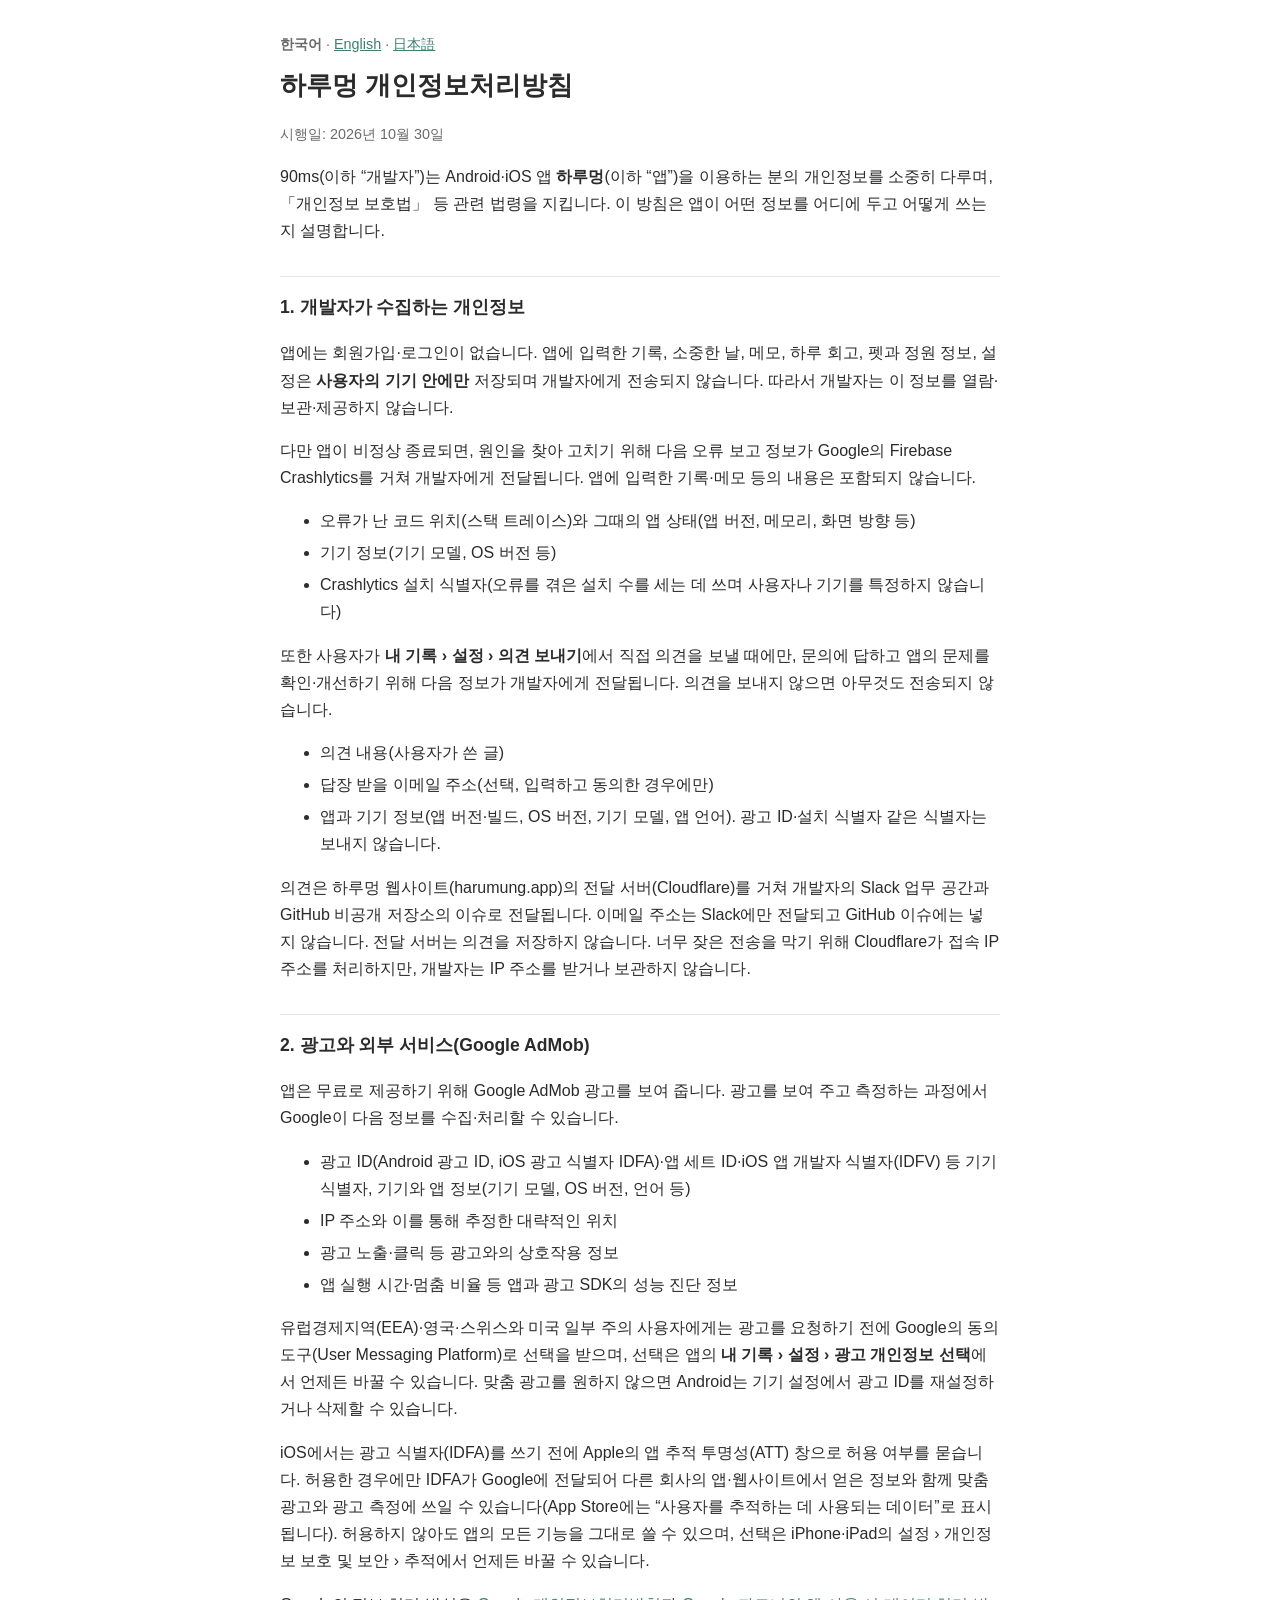
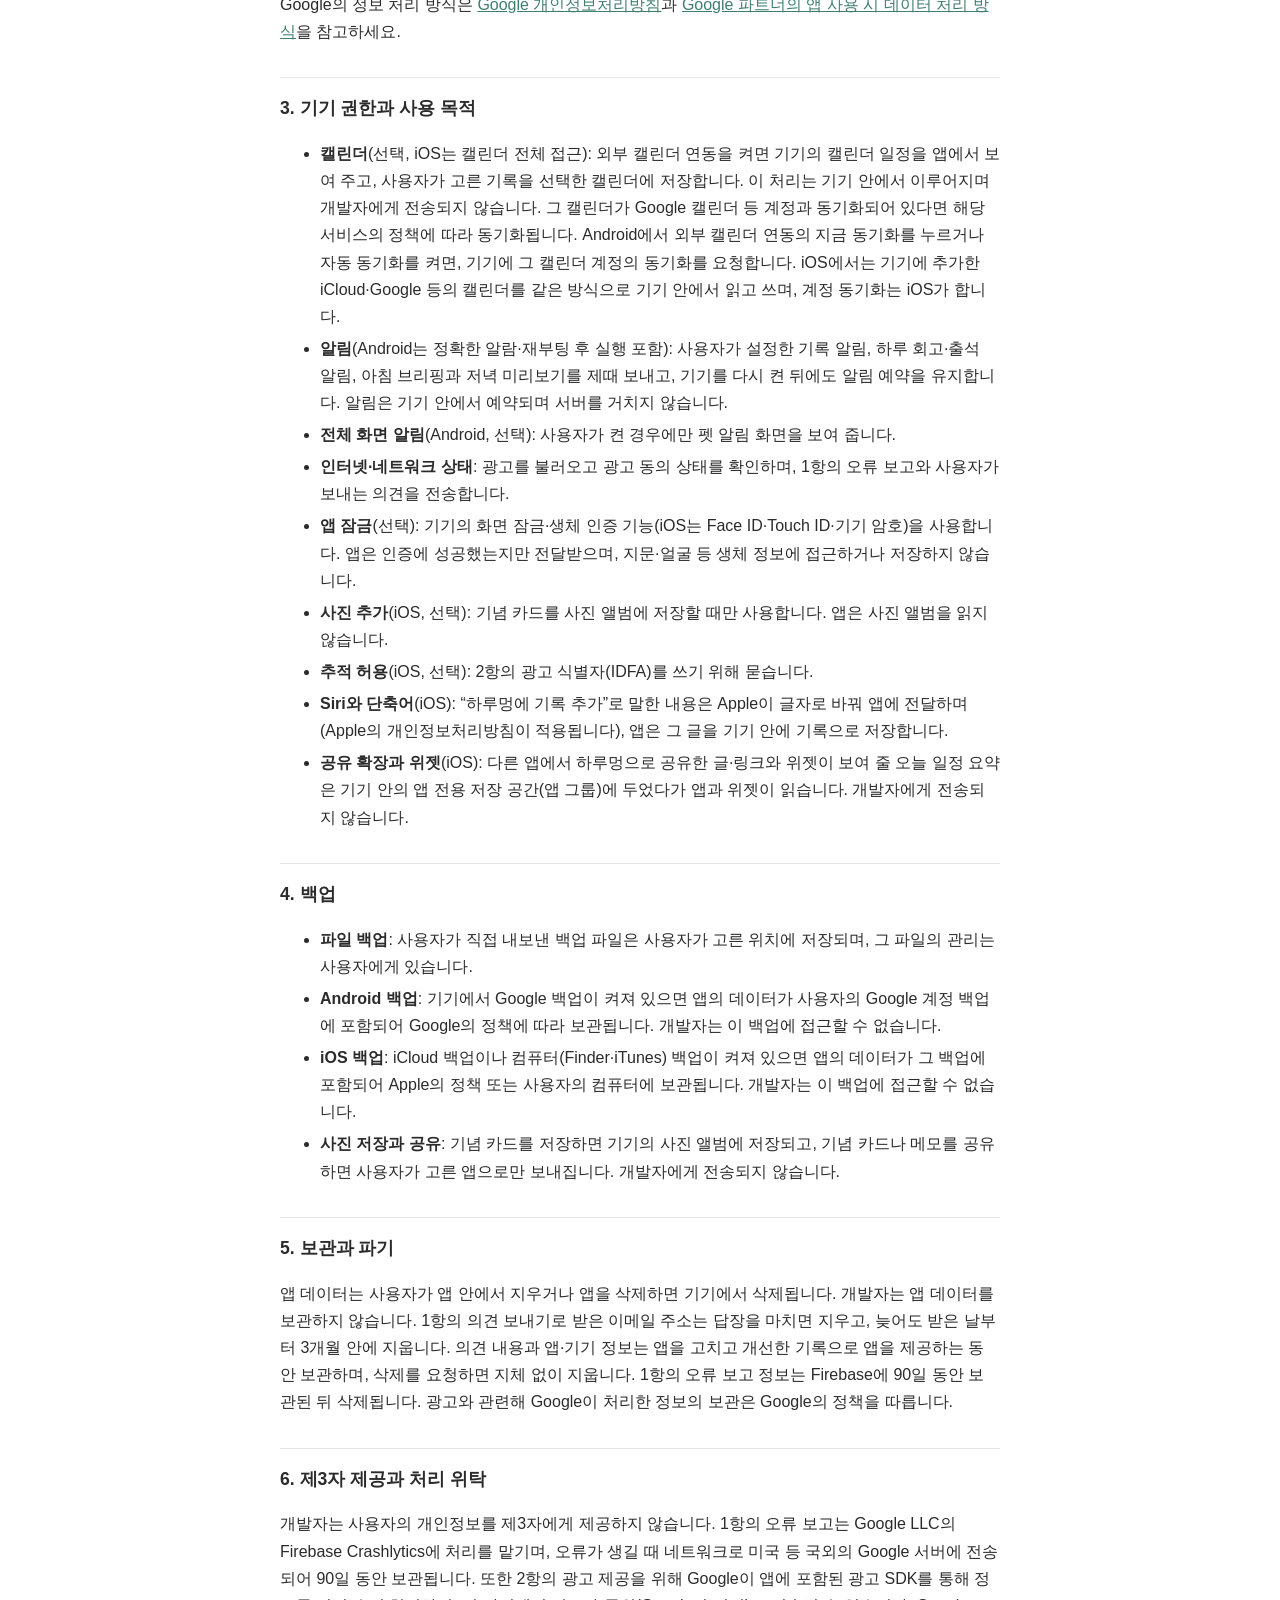
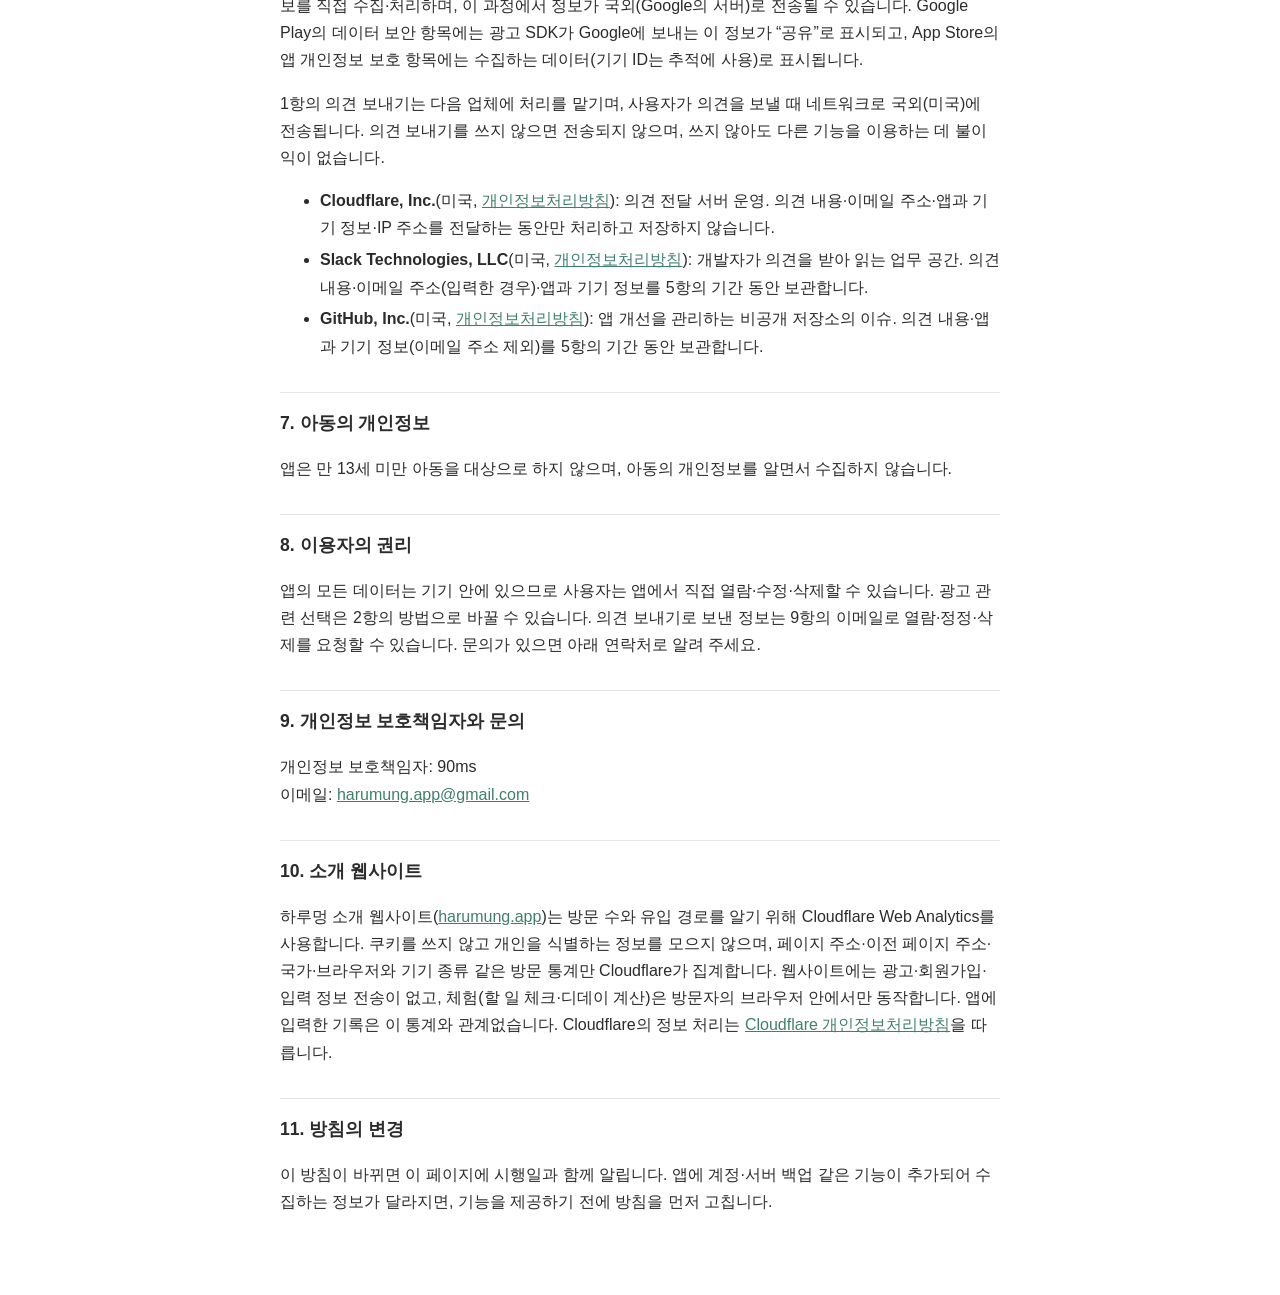
==== commit 8b78e1b9: "docs: 앱의 의견 보내기(1.1.2)로 받는 정보와 처리 위탁·국외 이전을 더한다 사용자가 내 기록 › 설정 › 의견 보내기에서 직접 보낼 때만 의견 내용, 선택한 답장 이메일" ====
--- a/index.html
+++ b/index.html
@@ -15,13 +15,21 @@
 <p>90ms(이하 “개발자”)는 Android·iOS 앱 <strong>하루멍</strong>(이하 “앱”)을 이용하는 분의 개인정보를 소중히 다루며, 「개인정보 보호법」 등 관련 법령을 지킵니다. 이 방침은 앱이 어떤 정보를 어디에 두고 어떻게 쓰는지 설명합니다.</p>
 
 <h2>1. 개발자가 수집하는 개인정보</h2>
-<p>앱에는 회원가입·로그인이 없고, 개발자는 사용자 정보를 받는 서버를 운영하지 않습니다. 앱에 입력한 기록, 소중한 날, 메모, 하루 회고, 펫과 정원 정보, 설정은 <strong>사용자의 기기 안에만</strong> 저장되며 개발자에게 전송되지 않습니다. 따라서 개발자는 이 정보를 열람·보관·제공하지 않습니다.</p>
+<p>앱에는 회원가입·로그인이 없습니다. 앱에 입력한 기록, 소중한 날, 메모, 하루 회고, 펫과 정원 정보, 설정은 <strong>사용자의 기기 안에만</strong> 저장되며 개발자에게 전송되지 않습니다. 따라서 개발자는 이 정보를 열람·보관·제공하지 않습니다.</p>
 <p>다만 앱이 비정상 종료되면, 원인을 찾아 고치기 위해 다음 오류 보고 정보가 Google의 Firebase Crashlytics를 거쳐 개발자에게 전달됩니다. 앱에 입력한 기록·메모 등의 내용은 포함되지 않습니다.</p>
 <ul>
 <li>오류가 난 코드 위치(스택 트레이스)와 그때의 앱 상태(앱 버전, 메모리, 화면 방향 등)</li>
 <li>기기 정보(기기 모델, OS 버전 등)</li>
 <li>Crashlytics 설치 식별자(오류를 겪은 설치 수를 세는 데 쓰며 사용자나 기기를 특정하지 않습니다)</li>
 </ul>
+
+<p>또한 사용자가 <strong>내 기록 › 설정 › 의견 보내기</strong>에서 직접 의견을 보낼 때에만, 문의에 답하고 앱의 문제를 확인·개선하기 위해 다음 정보가 개발자에게 전달됩니다. 의견을 보내지 않으면 아무것도 전송되지 않습니다.</p>
+<ul>
+<li>의견 내용(사용자가 쓴 글)</li>
+<li>답장 받을 이메일 주소(선택, 입력하고 동의한 경우에만)</li>
+<li>앱과 기기 정보(앱 버전·빌드, OS 버전, 기기 모델, 앱 언어). 광고 ID·설치 식별자 같은 식별자는 보내지 않습니다.</li>
+</ul>
+<p>의견은 하루멍 웹사이트(harumung.app)의 전달 서버(Cloudflare)를 거쳐 개발자의 Slack 업무 공간과 GitHub 비공개 저장소의 이슈로 전달됩니다. 이메일 주소는 Slack에만 전달되고 GitHub 이슈에는 넣지 않습니다. 전달 서버는 의견을 저장하지 않습니다. 너무 잦은 전송을 막기 위해 Cloudflare가 접속 IP 주소를 처리하지만, 개발자는 IP 주소를 받거나 보관하지 않습니다.</p>
 
 <h2>2. 광고와 외부 서비스(Google AdMob)</h2>
 <p>앱은 무료로 제공하기 위해 Google AdMob 광고를 보여 줍니다. 광고를 보여 주고 측정하는 과정에서 Google이 다음 정보를 수집·처리할 수 있습니다.</p>
@@ -40,7 +48,7 @@
 <li><strong>캘린더</strong>(선택, iOS는 캘린더 전체 접근): 외부 캘린더 연동을 켜면 기기의 캘린더 일정을 앱에서 보여 주고, 사용자가 고른 기록을 선택한 캘린더에 저장합니다. 이 처리는 기기 안에서 이루어지며 개발자에게 전송되지 않습니다. 그 캘린더가 Google 캘린더 등 계정과 동기화되어 있다면 해당 서비스의 정책에 따라 동기화됩니다. Android에서 외부 캘린더 연동의 지금 동기화를 누르거나 자동 동기화를 켜면, 기기에 그 캘린더 계정의 동기화를 요청합니다. iOS에서는 기기에 추가한 iCloud·Google 등의 캘린더를 같은 방식으로 기기 안에서 읽고 쓰며, 계정 동기화는 iOS가 합니다.</li>
 <li><strong>알림</strong>(Android는 정확한 알람·재부팅 후 실행 포함): 사용자가 설정한 기록 알림, 하루 회고·출석 알림, 아침 브리핑과 저녁 미리보기를 제때 보내고, 기기를 다시 켠 뒤에도 알림 예약을 유지합니다. 알림은 기기 안에서 예약되며 서버를 거치지 않습니다.</li>
 <li><strong>전체 화면 알림</strong>(Android, 선택): 사용자가 켠 경우에만 펫 알림 화면을 보여 줍니다.</li>
-<li><strong>인터넷·네트워크 상태</strong>: 광고를 불러오고 광고 동의 상태를 확인하며, 1항의 오류 보고를 보냅니다.</li>
+<li><strong>인터넷·네트워크 상태</strong>: 광고를 불러오고 광고 동의 상태를 확인하며, 1항의 오류 보고와 사용자가 보내는 의견을 전송합니다.</li>
 <li><strong>앱 잠금</strong>(선택): 기기의 화면 잠금·생체 인증 기능(iOS는 Face ID·Touch ID·기기 암호)을 사용합니다. 앱은 인증에 성공했는지만 전달받으며, 지문·얼굴 등 생체 정보에 접근하거나 저장하지 않습니다.</li>
 <li><strong>사진 추가</strong>(iOS, 선택): 기념 카드를 사진 앨범에 저장할 때만 사용합니다. 앱은 사진 앨범을 읽지 않습니다.</li>
 <li><strong>추적 허용</strong>(iOS, 선택): 2항의 광고 식별자(IDFA)를 쓰기 위해 묻습니다.</li>
@@ -57,16 +65,22 @@
 </ul>
 
 <h2>5. 보관과 파기</h2>
-<p>앱 데이터는 사용자가 앱 안에서 지우거나 앱을 삭제하면 기기에서 삭제됩니다. 개발자는 사용자 데이터를 보관하지 않으므로 별도로 파기할 정보가 없습니다. 1항의 오류 보고 정보는 Firebase에 90일 동안 보관된 뒤 삭제됩니다. 광고와 관련해 Google이 처리한 정보의 보관은 Google의 정책을 따릅니다.</p>
+<p>앱 데이터는 사용자가 앱 안에서 지우거나 앱을 삭제하면 기기에서 삭제됩니다. 개발자는 앱 데이터를 보관하지 않습니다. 1항의 의견 보내기로 받은 이메일 주소는 답장을 마치면 지우고, 늦어도 받은 날부터 3개월 안에 지웁니다. 의견 내용과 앱·기기 정보는 앱을 고치고 개선한 기록으로 앱을 제공하는 동안 보관하며, 삭제를 요청하면 지체 없이 지웁니다. 1항의 오류 보고 정보는 Firebase에 90일 동안 보관된 뒤 삭제됩니다. 광고와 관련해 Google이 처리한 정보의 보관은 Google의 정책을 따릅니다.</p>
 
 <h2>6. 제3자 제공과 처리 위탁</h2>
 <p>개발자는 사용자의 개인정보를 제3자에게 제공하지 않습니다. 1항의 오류 보고는 Google LLC의 Firebase Crashlytics에 처리를 맡기며, 오류가 생길 때 네트워크로 미국 등 국외의 Google 서버에 전송되어 90일 동안 보관됩니다. 또한 2항의 광고 제공을 위해 Google이 앱에 포함된 광고 SDK를 통해 정보를 직접 수집·처리하며, 이 과정에서 정보가 국외(Google의 서버)로 전송될 수 있습니다. Google Play의 데이터 보안 항목에는 광고 SDK가 Google에 보내는 이 정보가 “공유”로 표시되고, App Store의 앱 개인정보 보호 항목에는 수집하는 데이터(기기 ID는 추적에 사용)로 표시됩니다.</p>
+<p>1항의 의견 보내기는 다음 업체에 처리를 맡기며, 사용자가 의견을 보낼 때 네트워크로 국외(미국)에 전송됩니다. 의견 보내기를 쓰지 않으면 전송되지 않으며, 쓰지 않아도 다른 기능을 이용하는 데 불이익이 없습니다.</p>
+<ul>
+<li><strong>Cloudflare, Inc.</strong>(미국, <a href="https://www.cloudflare.com/privacypolicy/">개인정보처리방침</a>): 의견 전달 서버 운영. 의견 내용·이메일 주소·앱과 기기 정보·IP 주소를 전달하는 동안만 처리하고 저장하지 않습니다.</li>
+<li><strong>Slack Technologies, LLC</strong>(미국, <a href="https://slack.com/trust/privacy/privacy-policy">개인정보처리방침</a>): 개발자가 의견을 받아 읽는 업무 공간. 의견 내용·이메일 주소(입력한 경우)·앱과 기기 정보를 5항의 기간 동안 보관합니다.</li>
+<li><strong>GitHub, Inc.</strong>(미국, <a href="https://docs.github.com/site-policy/privacy-policies/github-general-privacy-statement">개인정보처리방침</a>): 앱 개선을 관리하는 비공개 저장소의 이슈. 의견 내용·앱과 기기 정보(이메일 주소 제외)를 5항의 기간 동안 보관합니다.</li>
+</ul>
 
 <h2>7. 아동의 개인정보</h2>
 <p>앱은 만 13세 미만 아동을 대상으로 하지 않으며, 아동의 개인정보를 알면서 수집하지 않습니다.</p>
 
 <h2>8. 이용자의 권리</h2>
-<p>앱의 모든 데이터는 기기 안에 있으므로 사용자는 앱에서 직접 열람·수정·삭제할 수 있습니다. 광고 관련 선택은 2항의 방법으로 바꿀 수 있습니다. 문의가 있으면 아래 연락처로 알려 주세요.</p>
+<p>앱의 모든 데이터는 기기 안에 있으므로 사용자는 앱에서 직접 열람·수정·삭제할 수 있습니다. 광고 관련 선택은 2항의 방법으로 바꿀 수 있습니다. 의견 보내기로 보낸 정보는 9항의 이메일로 열람·정정·삭제를 요청할 수 있습니다. 문의가 있으면 아래 연락처로 알려 주세요.</p>
 
 <h2>9. 개인정보 보호책임자와 문의</h2>
 <p>개인정보 보호책임자: 90ms<br>이메일: <a href="mailto:harumung.app@gmail.com">harumung.app@gmail.com</a></p>
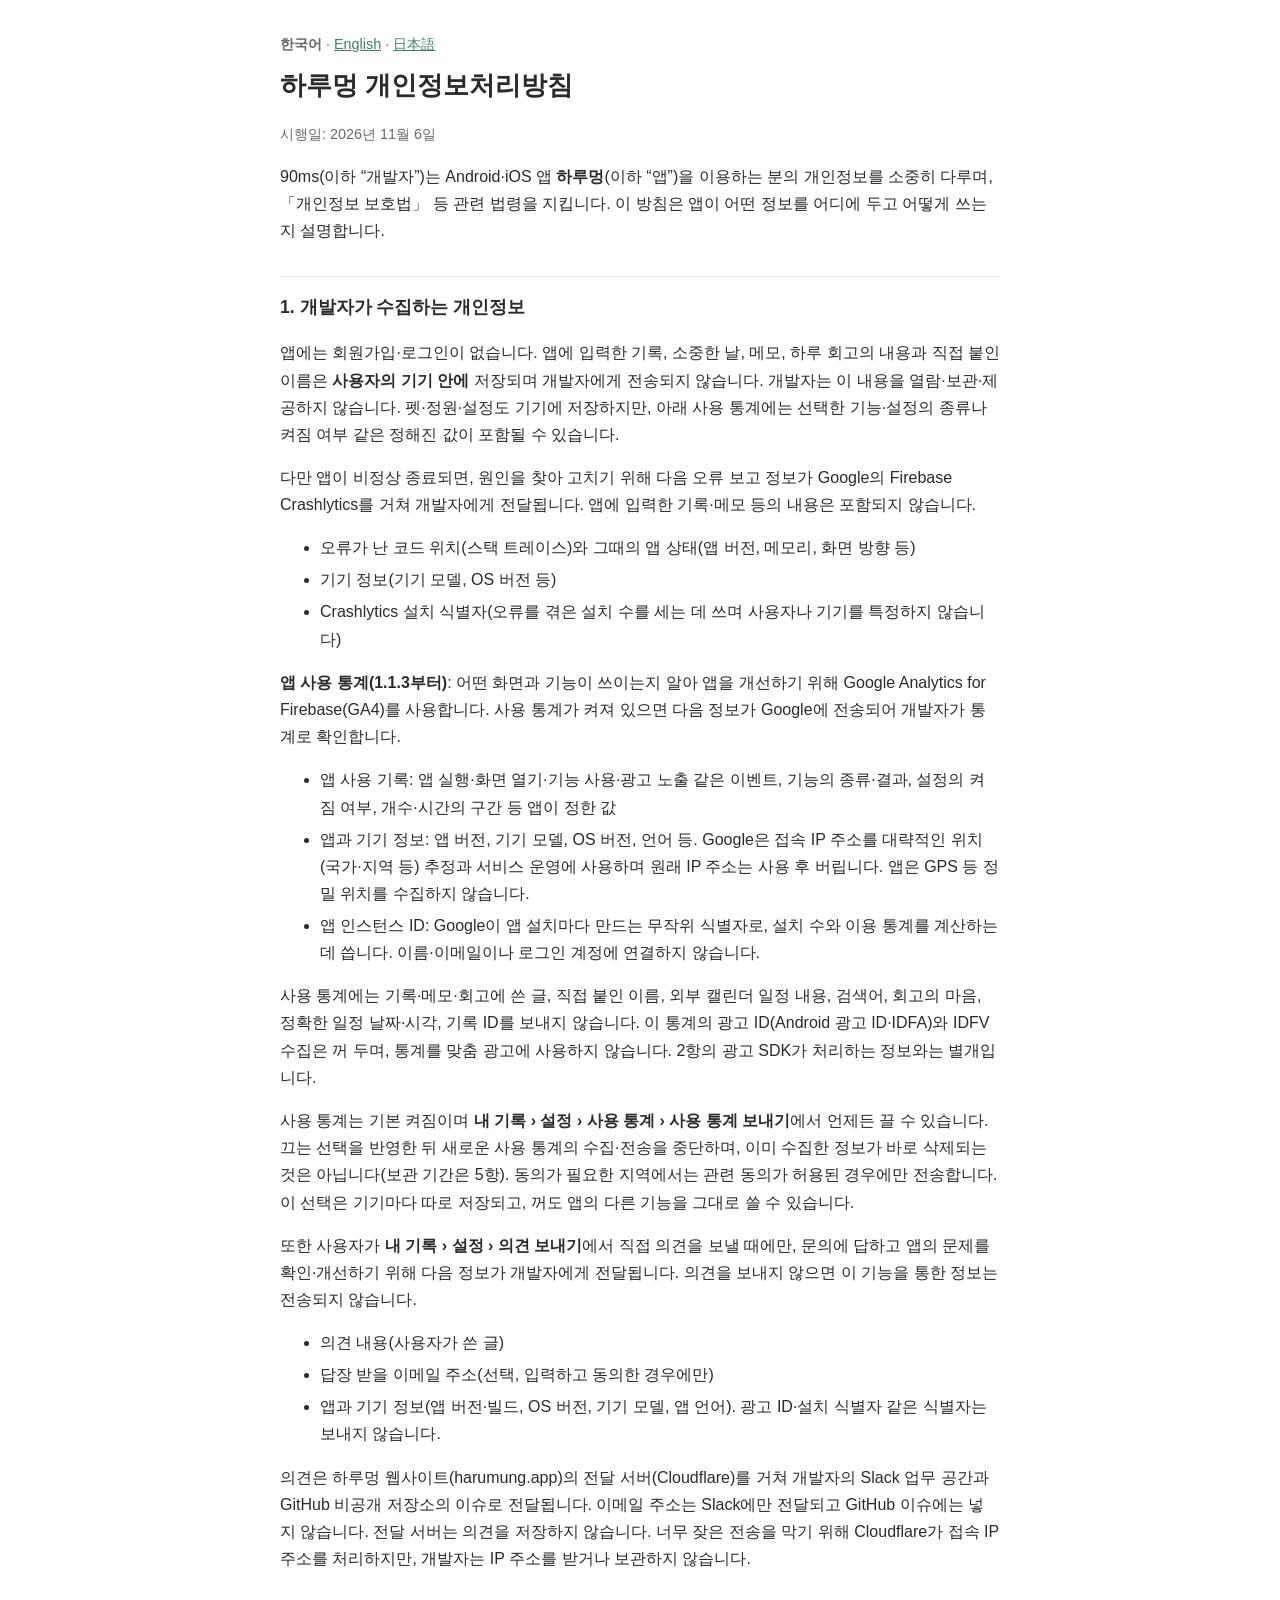
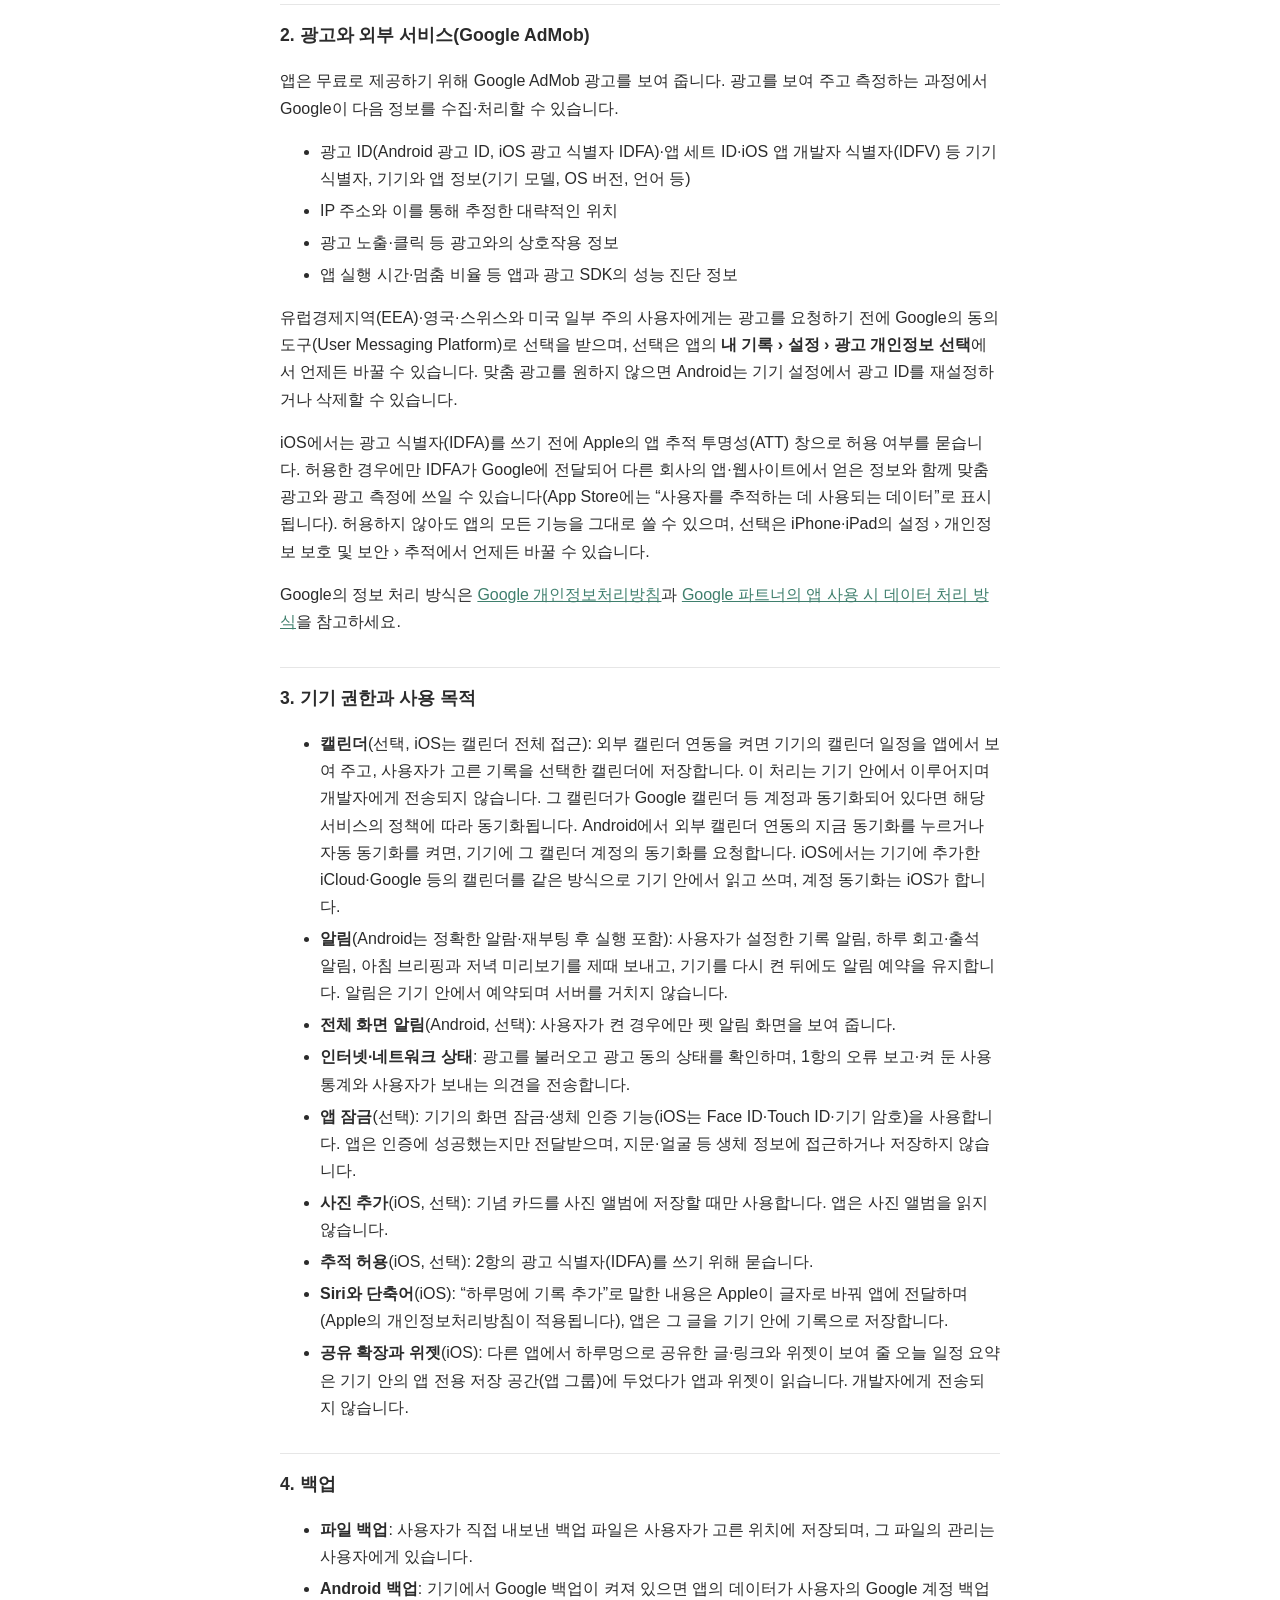
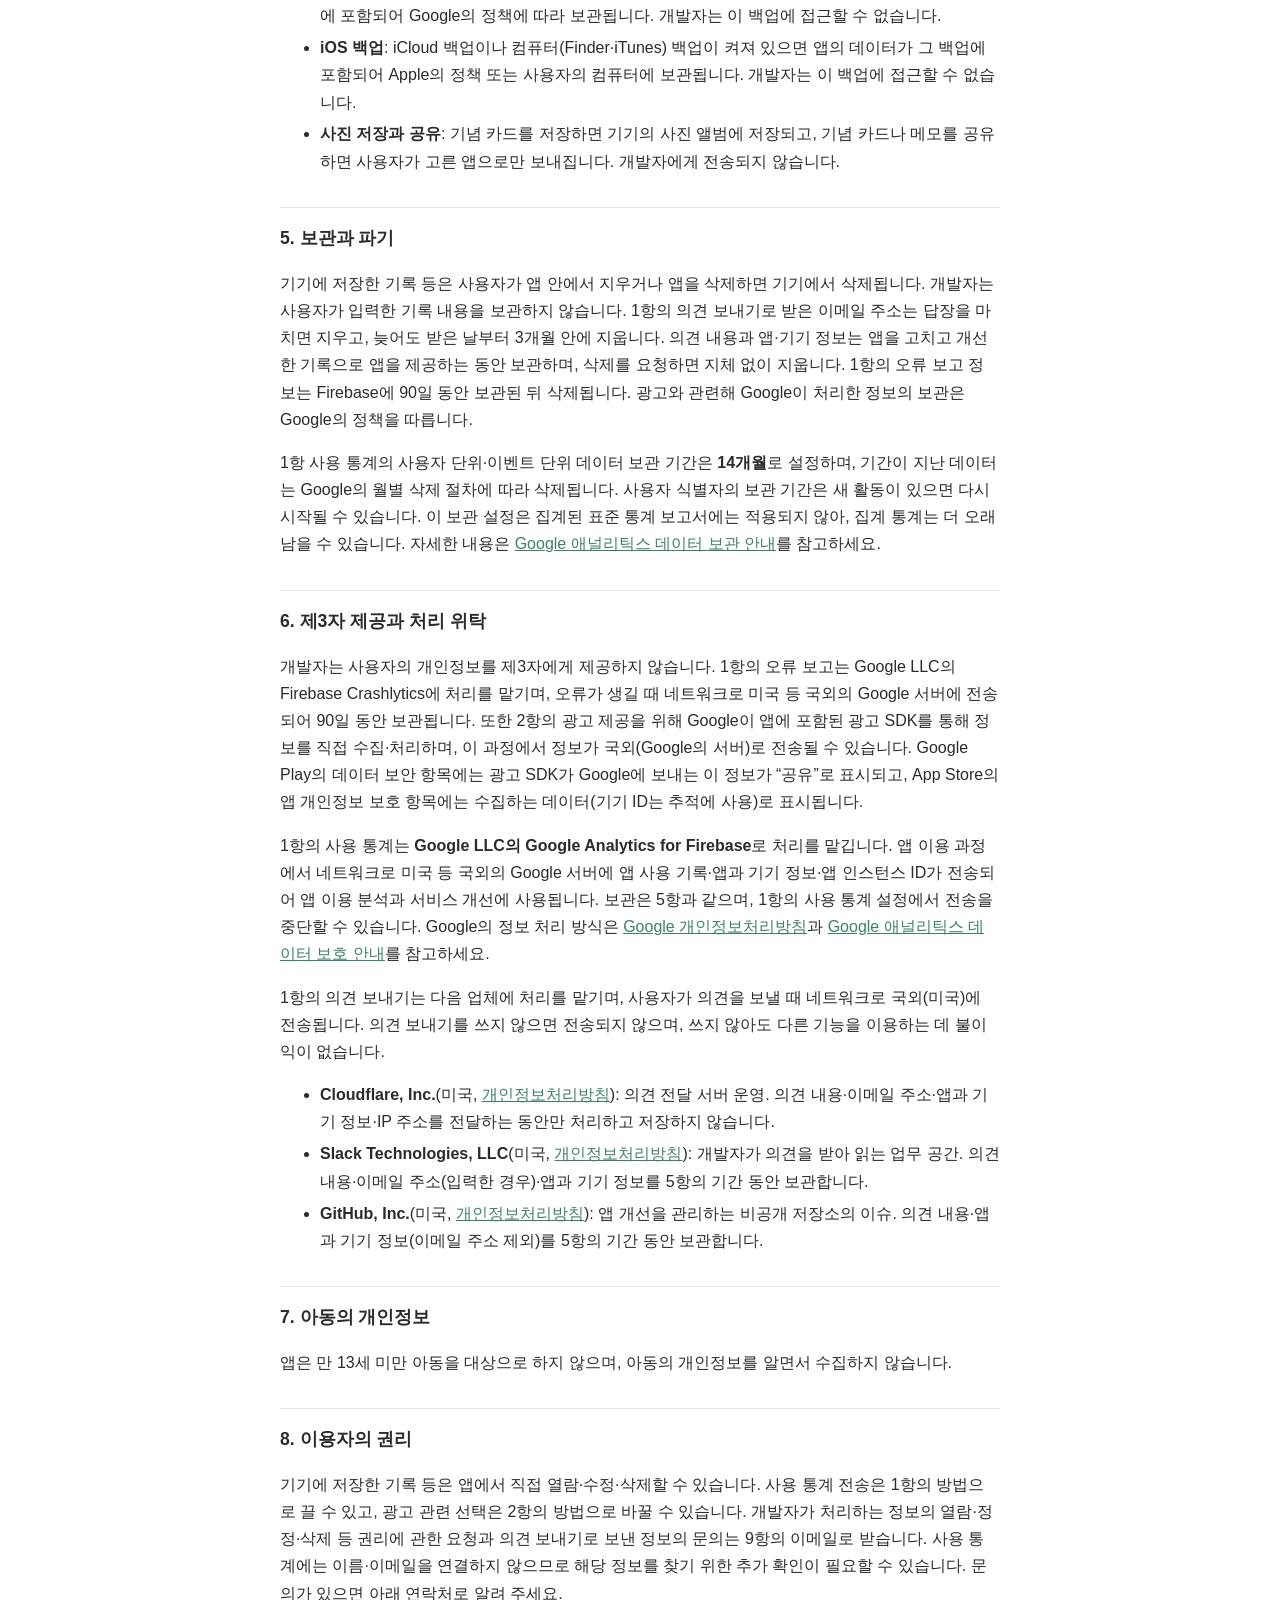
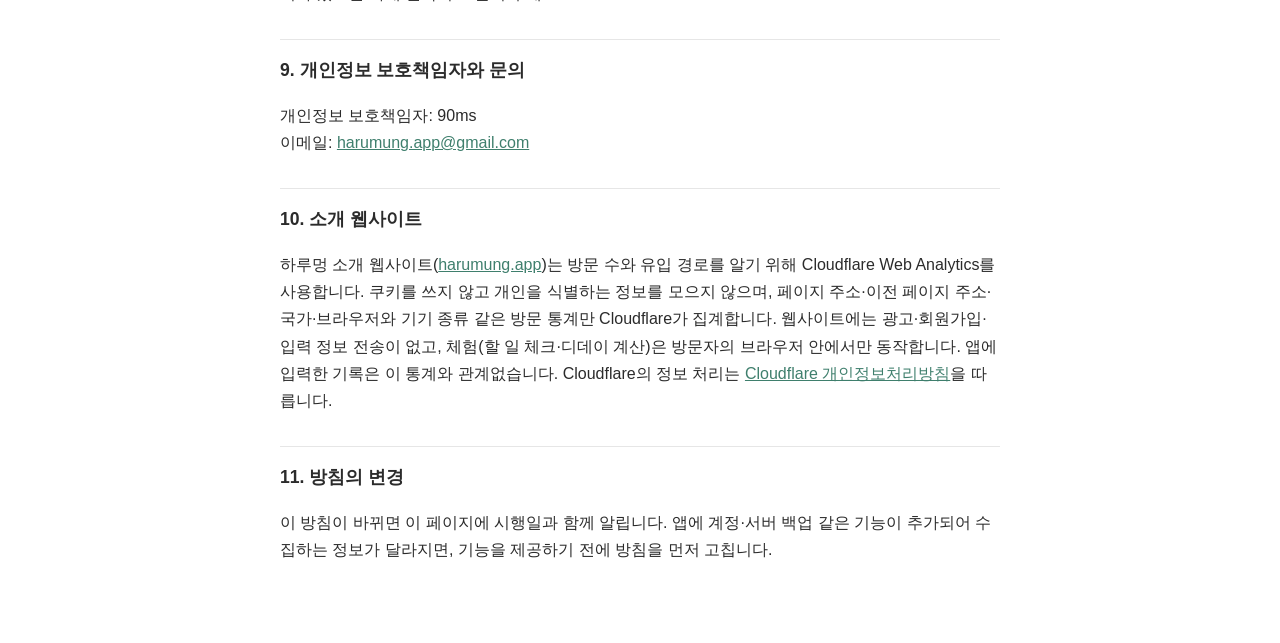
==== commit fff17af9: "docs: GA4 사용 통계와 선택·보관 규칙을 세 언어로 안내한다" ====
--- a/index.html
+++ b/index.html
@@ -10,12 +10,12 @@
 <main>
 <nav class="lang"><strong>한국어</strong> · <a href="en/">English</a> · <a href="ja/">日本語</a></nav>
 <h1>하루멍 개인정보처리방침</h1>
-<p class="meta">시행일: 2026년 10월 30일</p>
+<p class="meta">시행일: 2026년 11월 6일</p>
 
 <p>90ms(이하 “개발자”)는 Android·iOS 앱 <strong>하루멍</strong>(이하 “앱”)을 이용하는 분의 개인정보를 소중히 다루며, 「개인정보 보호법」 등 관련 법령을 지킵니다. 이 방침은 앱이 어떤 정보를 어디에 두고 어떻게 쓰는지 설명합니다.</p>
 
 <h2>1. 개발자가 수집하는 개인정보</h2>
-<p>앱에는 회원가입·로그인이 없습니다. 앱에 입력한 기록, 소중한 날, 메모, 하루 회고, 펫과 정원 정보, 설정은 <strong>사용자의 기기 안에만</strong> 저장되며 개발자에게 전송되지 않습니다. 따라서 개발자는 이 정보를 열람·보관·제공하지 않습니다.</p>
+<p>앱에는 회원가입·로그인이 없습니다. 앱에 입력한 기록, 소중한 날, 메모, 하루 회고의 내용과 직접 붙인 이름은 <strong>사용자의 기기 안에</strong> 저장되며 개발자에게 전송되지 않습니다. 개발자는 이 내용을 열람·보관·제공하지 않습니다. 펫·정원·설정도 기기에 저장하지만, 아래 사용 통계에는 선택한 기능·설정의 종류나 켜짐 여부 같은 정해진 값이 포함될 수 있습니다.</p>
 <p>다만 앱이 비정상 종료되면, 원인을 찾아 고치기 위해 다음 오류 보고 정보가 Google의 Firebase Crashlytics를 거쳐 개발자에게 전달됩니다. 앱에 입력한 기록·메모 등의 내용은 포함되지 않습니다.</p>
 <ul>
 <li>오류가 난 코드 위치(스택 트레이스)와 그때의 앱 상태(앱 버전, 메모리, 화면 방향 등)</li>
@@ -23,7 +23,16 @@
 <li>Crashlytics 설치 식별자(오류를 겪은 설치 수를 세는 데 쓰며 사용자나 기기를 특정하지 않습니다)</li>
 </ul>
 
-<p>또한 사용자가 <strong>내 기록 › 설정 › 의견 보내기</strong>에서 직접 의견을 보낼 때에만, 문의에 답하고 앱의 문제를 확인·개선하기 위해 다음 정보가 개발자에게 전달됩니다. 의견을 보내지 않으면 아무것도 전송되지 않습니다.</p>
+<p><strong>앱 사용 통계(1.1.3부터)</strong>: 어떤 화면과 기능이 쓰이는지 알아 앱을 개선하기 위해 Google Analytics for Firebase(GA4)를 사용합니다. 사용 통계가 켜져 있으면 다음 정보가 Google에 전송되어 개발자가 통계로 확인합니다.</p>
+<ul>
+<li>앱 사용 기록: 앱 실행·화면 열기·기능 사용·광고 노출 같은 이벤트, 기능의 종류·결과, 설정의 켜짐 여부, 개수·시간의 구간 등 앱이 정한 값</li>
+<li>앱과 기기 정보: 앱 버전, 기기 모델, OS 버전, 언어 등. Google은 접속 IP 주소를 대략적인 위치(국가·지역 등) 추정과 서비스 운영에 사용하며 원래 IP 주소는 사용 후 버립니다. 앱은 GPS 등 정밀 위치를 수집하지 않습니다.</li>
+<li>앱 인스턴스 ID: Google이 앱 설치마다 만드는 무작위 식별자로, 설치 수와 이용 통계를 계산하는 데 씁니다. 이름·이메일이나 로그인 계정에 연결하지 않습니다.</li>
+</ul>
+<p>사용 통계에는 기록·메모·회고에 쓴 글, 직접 붙인 이름, 외부 캘린더 일정 내용, 검색어, 회고의 마음, 정확한 일정 날짜·시각, 기록 ID를 보내지 않습니다. 이 통계의 광고 ID(Android 광고 ID·IDFA)와 IDFV 수집은 꺼 두며, 통계를 맞춤 광고에 사용하지 않습니다. 2항의 광고 SDK가 처리하는 정보와는 별개입니다.</p>
+<p>사용 통계는 기본 켜짐이며 <strong>내 기록 › 설정 › 사용 통계 › 사용 통계 보내기</strong>에서 언제든 끌 수 있습니다. 끄는 선택을 반영한 뒤 새로운 사용 통계의 수집·전송을 중단하며, 이미 수집한 정보가 바로 삭제되는 것은 아닙니다(보관 기간은 5항). 동의가 필요한 지역에서는 관련 동의가 허용된 경우에만 전송합니다. 이 선택은 기기마다 따로 저장되고, 꺼도 앱의 다른 기능을 그대로 쓸 수 있습니다.</p>
+
+<p>또한 사용자가 <strong>내 기록 › 설정 › 의견 보내기</strong>에서 직접 의견을 보낼 때에만, 문의에 답하고 앱의 문제를 확인·개선하기 위해 다음 정보가 개발자에게 전달됩니다. 의견을 보내지 않으면 이 기능을 통한 정보는 전송되지 않습니다.</p>
 <ul>
 <li>의견 내용(사용자가 쓴 글)</li>
 <li>답장 받을 이메일 주소(선택, 입력하고 동의한 경우에만)</li>
@@ -48,7 +57,7 @@
 <li><strong>캘린더</strong>(선택, iOS는 캘린더 전체 접근): 외부 캘린더 연동을 켜면 기기의 캘린더 일정을 앱에서 보여 주고, 사용자가 고른 기록을 선택한 캘린더에 저장합니다. 이 처리는 기기 안에서 이루어지며 개발자에게 전송되지 않습니다. 그 캘린더가 Google 캘린더 등 계정과 동기화되어 있다면 해당 서비스의 정책에 따라 동기화됩니다. Android에서 외부 캘린더 연동의 지금 동기화를 누르거나 자동 동기화를 켜면, 기기에 그 캘린더 계정의 동기화를 요청합니다. iOS에서는 기기에 추가한 iCloud·Google 등의 캘린더를 같은 방식으로 기기 안에서 읽고 쓰며, 계정 동기화는 iOS가 합니다.</li>
 <li><strong>알림</strong>(Android는 정확한 알람·재부팅 후 실행 포함): 사용자가 설정한 기록 알림, 하루 회고·출석 알림, 아침 브리핑과 저녁 미리보기를 제때 보내고, 기기를 다시 켠 뒤에도 알림 예약을 유지합니다. 알림은 기기 안에서 예약되며 서버를 거치지 않습니다.</li>
 <li><strong>전체 화면 알림</strong>(Android, 선택): 사용자가 켠 경우에만 펫 알림 화면을 보여 줍니다.</li>
-<li><strong>인터넷·네트워크 상태</strong>: 광고를 불러오고 광고 동의 상태를 확인하며, 1항의 오류 보고와 사용자가 보내는 의견을 전송합니다.</li>
+<li><strong>인터넷·네트워크 상태</strong>: 광고를 불러오고 광고 동의 상태를 확인하며, 1항의 오류 보고·켜 둔 사용 통계와 사용자가 보내는 의견을 전송합니다.</li>
 <li><strong>앱 잠금</strong>(선택): 기기의 화면 잠금·생체 인증 기능(iOS는 Face ID·Touch ID·기기 암호)을 사용합니다. 앱은 인증에 성공했는지만 전달받으며, 지문·얼굴 등 생체 정보에 접근하거나 저장하지 않습니다.</li>
 <li><strong>사진 추가</strong>(iOS, 선택): 기념 카드를 사진 앨범에 저장할 때만 사용합니다. 앱은 사진 앨범을 읽지 않습니다.</li>
 <li><strong>추적 허용</strong>(iOS, 선택): 2항의 광고 식별자(IDFA)를 쓰기 위해 묻습니다.</li>
@@ -65,10 +74,12 @@
 </ul>
 
 <h2>5. 보관과 파기</h2>
-<p>앱 데이터는 사용자가 앱 안에서 지우거나 앱을 삭제하면 기기에서 삭제됩니다. 개발자는 앱 데이터를 보관하지 않습니다. 1항의 의견 보내기로 받은 이메일 주소는 답장을 마치면 지우고, 늦어도 받은 날부터 3개월 안에 지웁니다. 의견 내용과 앱·기기 정보는 앱을 고치고 개선한 기록으로 앱을 제공하는 동안 보관하며, 삭제를 요청하면 지체 없이 지웁니다. 1항의 오류 보고 정보는 Firebase에 90일 동안 보관된 뒤 삭제됩니다. 광고와 관련해 Google이 처리한 정보의 보관은 Google의 정책을 따릅니다.</p>
+<p>기기에 저장한 기록 등은 사용자가 앱 안에서 지우거나 앱을 삭제하면 기기에서 삭제됩니다. 개발자는 사용자가 입력한 기록 내용을 보관하지 않습니다. 1항의 의견 보내기로 받은 이메일 주소는 답장을 마치면 지우고, 늦어도 받은 날부터 3개월 안에 지웁니다. 의견 내용과 앱·기기 정보는 앱을 고치고 개선한 기록으로 앱을 제공하는 동안 보관하며, 삭제를 요청하면 지체 없이 지웁니다. 1항의 오류 보고 정보는 Firebase에 90일 동안 보관된 뒤 삭제됩니다. 광고와 관련해 Google이 처리한 정보의 보관은 Google의 정책을 따릅니다.</p>
+<p>1항 사용 통계의 사용자 단위·이벤트 단위 데이터 보관 기간은 <strong>14개월</strong>로 설정하며, 기간이 지난 데이터는 Google의 월별 삭제 절차에 따라 삭제됩니다. 사용자 식별자의 보관 기간은 새 활동이 있으면 다시 시작될 수 있습니다. 이 보관 설정은 집계된 표준 통계 보고서에는 적용되지 않아, 집계 통계는 더 오래 남을 수 있습니다. 자세한 내용은 <a href="https://support.google.com/analytics/answer/7667196?hl=ko">Google 애널리틱스 데이터 보관 안내</a>를 참고하세요.</p>
 
 <h2>6. 제3자 제공과 처리 위탁</h2>
 <p>개발자는 사용자의 개인정보를 제3자에게 제공하지 않습니다. 1항의 오류 보고는 Google LLC의 Firebase Crashlytics에 처리를 맡기며, 오류가 생길 때 네트워크로 미국 등 국외의 Google 서버에 전송되어 90일 동안 보관됩니다. 또한 2항의 광고 제공을 위해 Google이 앱에 포함된 광고 SDK를 통해 정보를 직접 수집·처리하며, 이 과정에서 정보가 국외(Google의 서버)로 전송될 수 있습니다. Google Play의 데이터 보안 항목에는 광고 SDK가 Google에 보내는 이 정보가 “공유”로 표시되고, App Store의 앱 개인정보 보호 항목에는 수집하는 데이터(기기 ID는 추적에 사용)로 표시됩니다.</p>
+<p>1항의 사용 통계는 <strong>Google LLC의 Google Analytics for Firebase</strong>로 처리를 맡깁니다. 앱 이용 과정에서 네트워크로 미국 등 국외의 Google 서버에 앱 사용 기록·앱과 기기 정보·앱 인스턴스 ID가 전송되어 앱 이용 분석과 서비스 개선에 사용됩니다. 보관은 5항과 같으며, 1항의 사용 통계 설정에서 전송을 중단할 수 있습니다. Google의 정보 처리 방식은 <a href="https://policies.google.com/privacy">Google 개인정보처리방침</a>과 <a href="https://support.google.com/analytics/answer/6004245?hl=ko">Google 애널리틱스 데이터 보호 안내</a>를 참고하세요.</p>
 <p>1항의 의견 보내기는 다음 업체에 처리를 맡기며, 사용자가 의견을 보낼 때 네트워크로 국외(미국)에 전송됩니다. 의견 보내기를 쓰지 않으면 전송되지 않으며, 쓰지 않아도 다른 기능을 이용하는 데 불이익이 없습니다.</p>
 <ul>
 <li><strong>Cloudflare, Inc.</strong>(미국, <a href="https://www.cloudflare.com/privacypolicy/">개인정보처리방침</a>): 의견 전달 서버 운영. 의견 내용·이메일 주소·앱과 기기 정보·IP 주소를 전달하는 동안만 처리하고 저장하지 않습니다.</li>
@@ -80,7 +91,7 @@
 <p>앱은 만 13세 미만 아동을 대상으로 하지 않으며, 아동의 개인정보를 알면서 수집하지 않습니다.</p>
 
 <h2>8. 이용자의 권리</h2>
-<p>앱의 모든 데이터는 기기 안에 있으므로 사용자는 앱에서 직접 열람·수정·삭제할 수 있습니다. 광고 관련 선택은 2항의 방법으로 바꿀 수 있습니다. 의견 보내기로 보낸 정보는 9항의 이메일로 열람·정정·삭제를 요청할 수 있습니다. 문의가 있으면 아래 연락처로 알려 주세요.</p>
+<p>기기에 저장한 기록 등은 앱에서 직접 열람·수정·삭제할 수 있습니다. 사용 통계 전송은 1항의 방법으로 끌 수 있고, 광고 관련 선택은 2항의 방법으로 바꿀 수 있습니다. 개발자가 처리하는 정보의 열람·정정·삭제 등 권리에 관한 요청과 의견 보내기로 보낸 정보의 문의는 9항의 이메일로 받습니다. 사용 통계에는 이름·이메일을 연결하지 않으므로 해당 정보를 찾기 위한 추가 확인이 필요할 수 있습니다. 문의가 있으면 아래 연락처로 알려 주세요.</p>
 
 <h2>9. 개인정보 보호책임자와 문의</h2>
 <p>개인정보 보호책임자: 90ms<br>이메일: <a href="mailto:harumung.app@gmail.com">harumung.app@gmail.com</a></p>
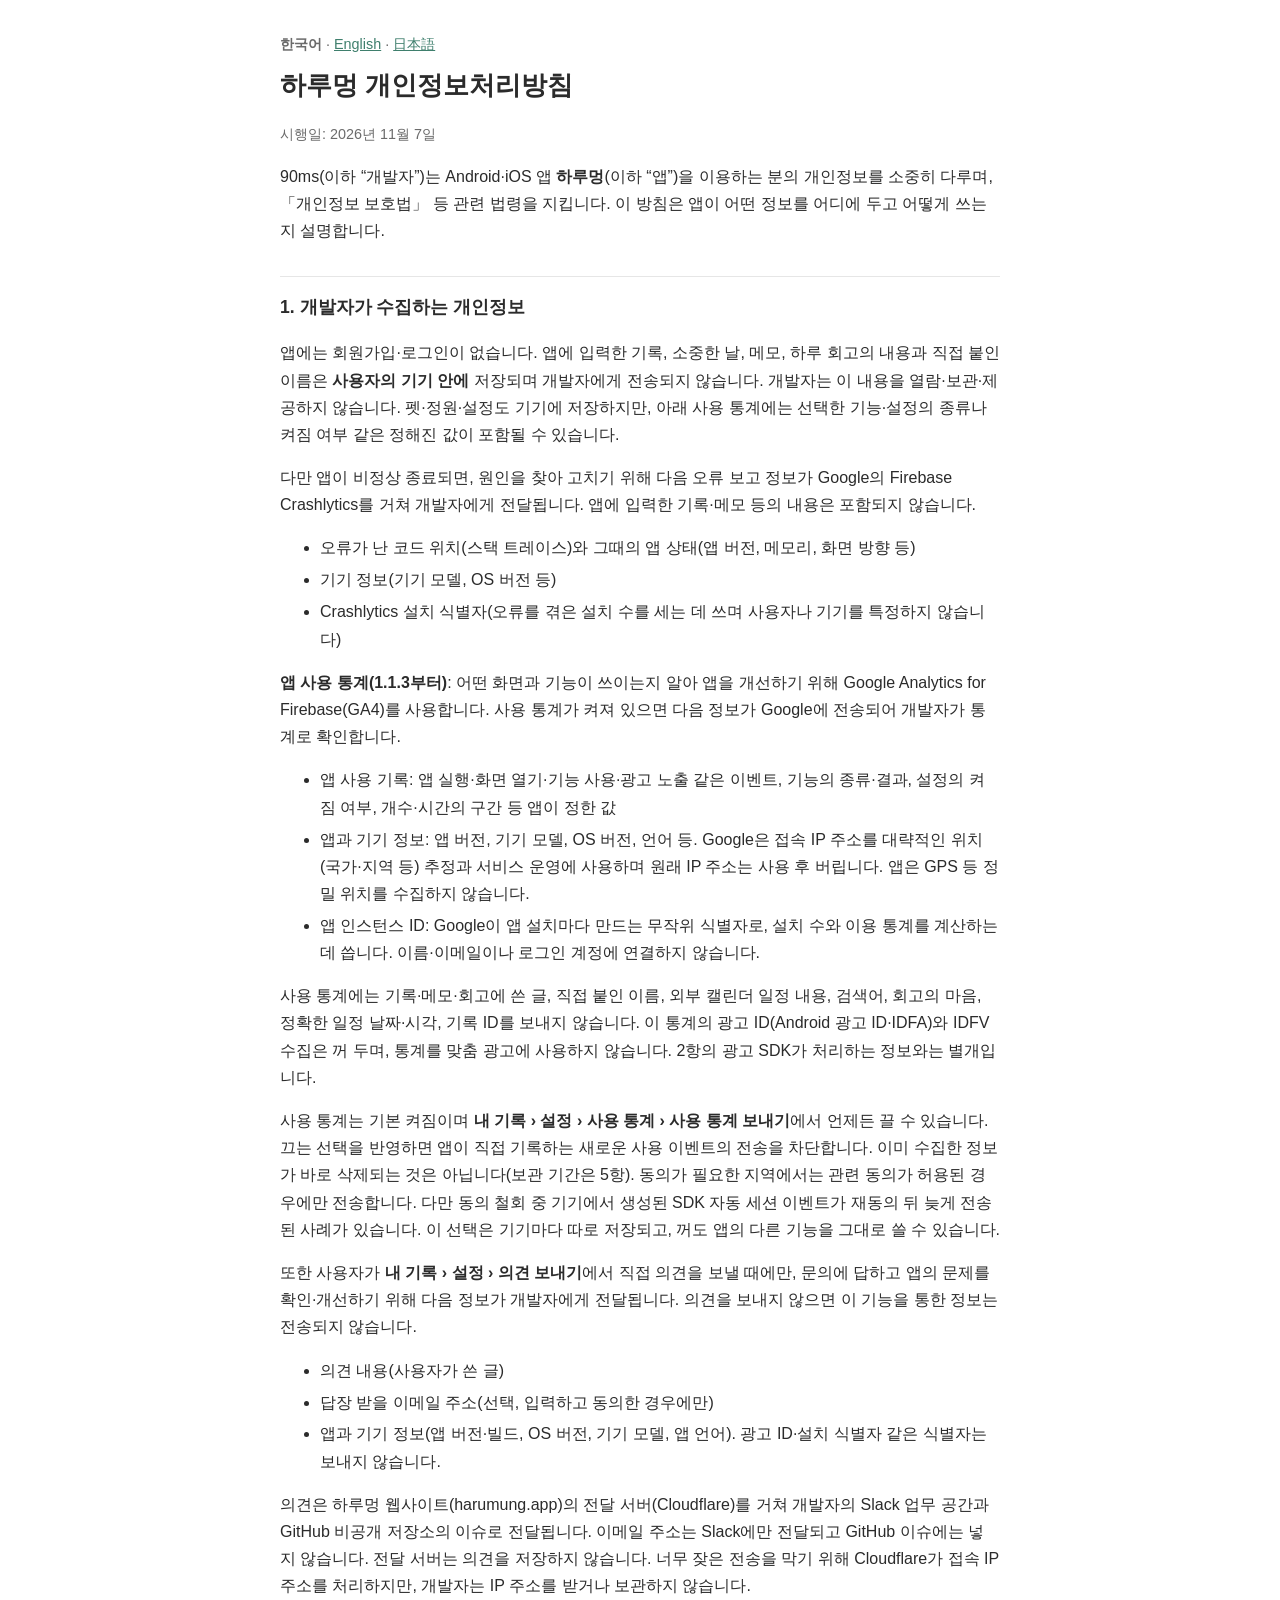
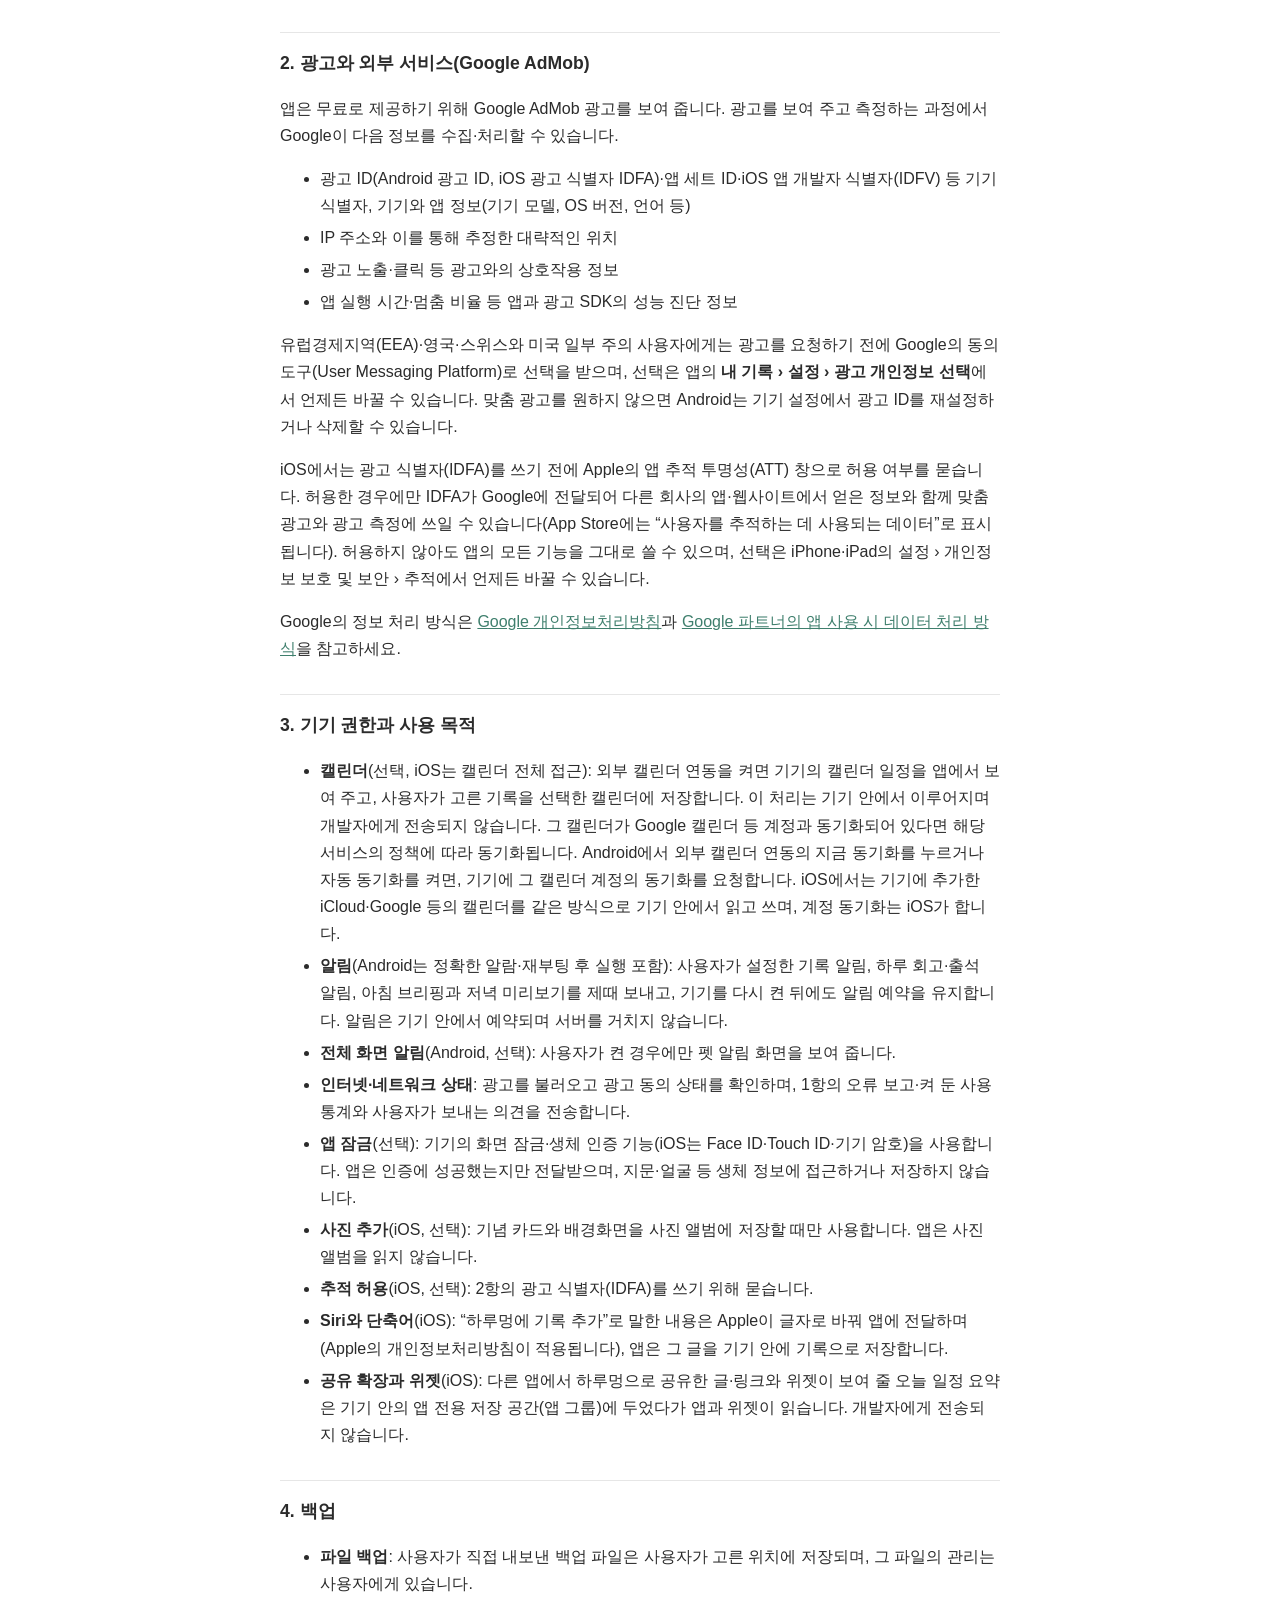
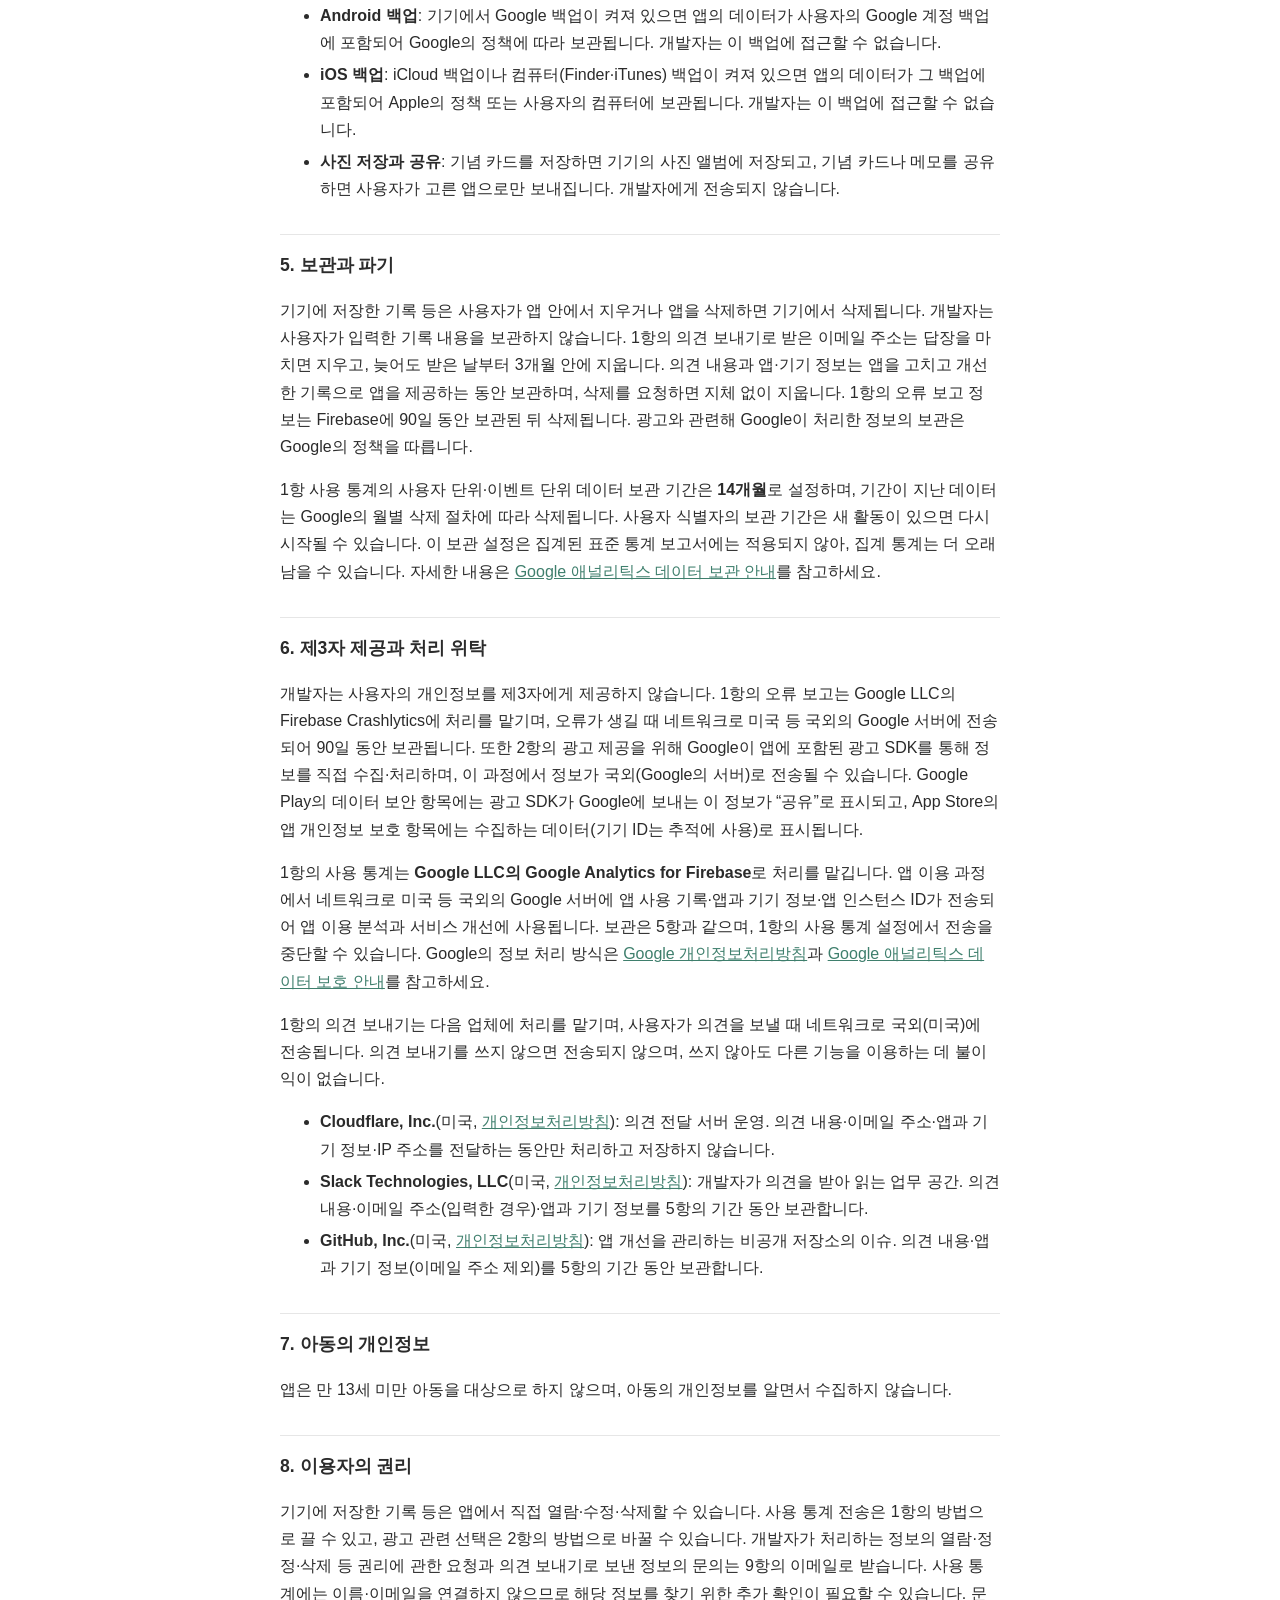
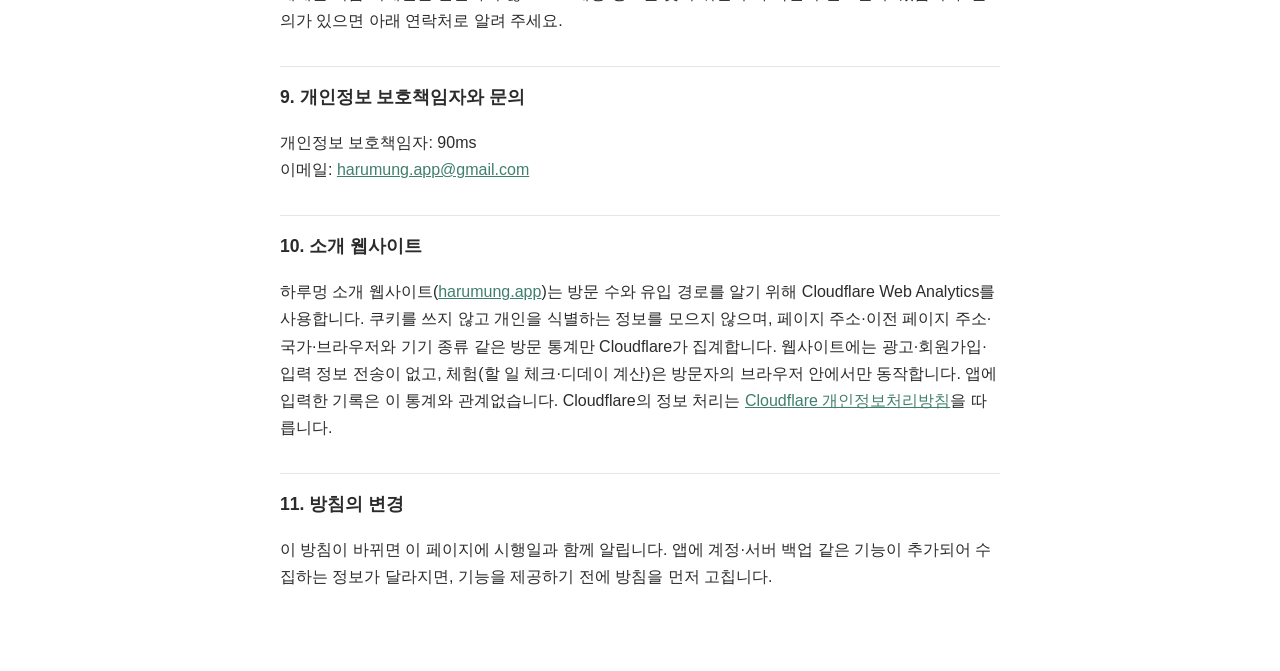
==== commit 74813f1d: "docs: 통계 전송 한계와 사진 저장 용도·시행일을 맞춘다" ====
--- a/index.html
+++ b/index.html
@@ -10,7 +10,7 @@
 <main>
 <nav class="lang"><strong>한국어</strong> · <a href="en/">English</a> · <a href="ja/">日本語</a></nav>
 <h1>하루멍 개인정보처리방침</h1>
-<p class="meta">시행일: 2026년 11월 6일</p>
+<p class="meta">시행일: 2026년 11월 7일</p>
 
 <p>90ms(이하 “개발자”)는 Android·iOS 앱 <strong>하루멍</strong>(이하 “앱”)을 이용하는 분의 개인정보를 소중히 다루며, 「개인정보 보호법」 등 관련 법령을 지킵니다. 이 방침은 앱이 어떤 정보를 어디에 두고 어떻게 쓰는지 설명합니다.</p>
 
@@ -30,7 +30,7 @@
 <li>앱 인스턴스 ID: Google이 앱 설치마다 만드는 무작위 식별자로, 설치 수와 이용 통계를 계산하는 데 씁니다. 이름·이메일이나 로그인 계정에 연결하지 않습니다.</li>
 </ul>
 <p>사용 통계에는 기록·메모·회고에 쓴 글, 직접 붙인 이름, 외부 캘린더 일정 내용, 검색어, 회고의 마음, 정확한 일정 날짜·시각, 기록 ID를 보내지 않습니다. 이 통계의 광고 ID(Android 광고 ID·IDFA)와 IDFV 수집은 꺼 두며, 통계를 맞춤 광고에 사용하지 않습니다. 2항의 광고 SDK가 처리하는 정보와는 별개입니다.</p>
-<p>사용 통계는 기본 켜짐이며 <strong>내 기록 › 설정 › 사용 통계 › 사용 통계 보내기</strong>에서 언제든 끌 수 있습니다. 끄는 선택을 반영한 뒤 새로운 사용 통계의 수집·전송을 중단하며, 이미 수집한 정보가 바로 삭제되는 것은 아닙니다(보관 기간은 5항). 동의가 필요한 지역에서는 관련 동의가 허용된 경우에만 전송합니다. 이 선택은 기기마다 따로 저장되고, 꺼도 앱의 다른 기능을 그대로 쓸 수 있습니다.</p>
+<p>사용 통계는 기본 켜짐이며 <strong>내 기록 › 설정 › 사용 통계 › 사용 통계 보내기</strong>에서 언제든 끌 수 있습니다. 끄는 선택을 반영하면 앱이 직접 기록하는 새로운 사용 이벤트의 전송을 차단합니다. 이미 수집한 정보가 바로 삭제되는 것은 아닙니다(보관 기간은 5항). 동의가 필요한 지역에서는 관련 동의가 허용된 경우에만 전송합니다. 다만 동의 철회 중 기기에서 생성된 SDK 자동 세션 이벤트가 재동의 뒤 늦게 전송된 사례가 있습니다. 이 선택은 기기마다 따로 저장되고, 꺼도 앱의 다른 기능을 그대로 쓸 수 있습니다.</p>
 
 <p>또한 사용자가 <strong>내 기록 › 설정 › 의견 보내기</strong>에서 직접 의견을 보낼 때에만, 문의에 답하고 앱의 문제를 확인·개선하기 위해 다음 정보가 개발자에게 전달됩니다. 의견을 보내지 않으면 이 기능을 통한 정보는 전송되지 않습니다.</p>
 <ul>
@@ -59,7 +59,7 @@
 <li><strong>전체 화면 알림</strong>(Android, 선택): 사용자가 켠 경우에만 펫 알림 화면을 보여 줍니다.</li>
 <li><strong>인터넷·네트워크 상태</strong>: 광고를 불러오고 광고 동의 상태를 확인하며, 1항의 오류 보고·켜 둔 사용 통계와 사용자가 보내는 의견을 전송합니다.</li>
 <li><strong>앱 잠금</strong>(선택): 기기의 화면 잠금·생체 인증 기능(iOS는 Face ID·Touch ID·기기 암호)을 사용합니다. 앱은 인증에 성공했는지만 전달받으며, 지문·얼굴 등 생체 정보에 접근하거나 저장하지 않습니다.</li>
-<li><strong>사진 추가</strong>(iOS, 선택): 기념 카드를 사진 앨범에 저장할 때만 사용합니다. 앱은 사진 앨범을 읽지 않습니다.</li>
+<li><strong>사진 추가</strong>(iOS, 선택): 기념 카드와 배경화면을 사진 앨범에 저장할 때만 사용합니다. 앱은 사진 앨범을 읽지 않습니다.</li>
 <li><strong>추적 허용</strong>(iOS, 선택): 2항의 광고 식별자(IDFA)를 쓰기 위해 묻습니다.</li>
 <li><strong>Siri와 단축어</strong>(iOS): “하루멍에 기록 추가”로 말한 내용은 Apple이 글자로 바꿔 앱에 전달하며(Apple의 개인정보처리방침이 적용됩니다), 앱은 그 글을 기기 안에 기록으로 저장합니다.</li>
 <li><strong>공유 확장과 위젯</strong>(iOS): 다른 앱에서 하루멍으로 공유한 글·링크와 위젯이 보여 줄 오늘 일정 요약은 기기 안의 앱 전용 저장 공간(앱 그룹)에 두었다가 앱과 위젯이 읽습니다. 개발자에게 전송되지 않습니다.</li>
